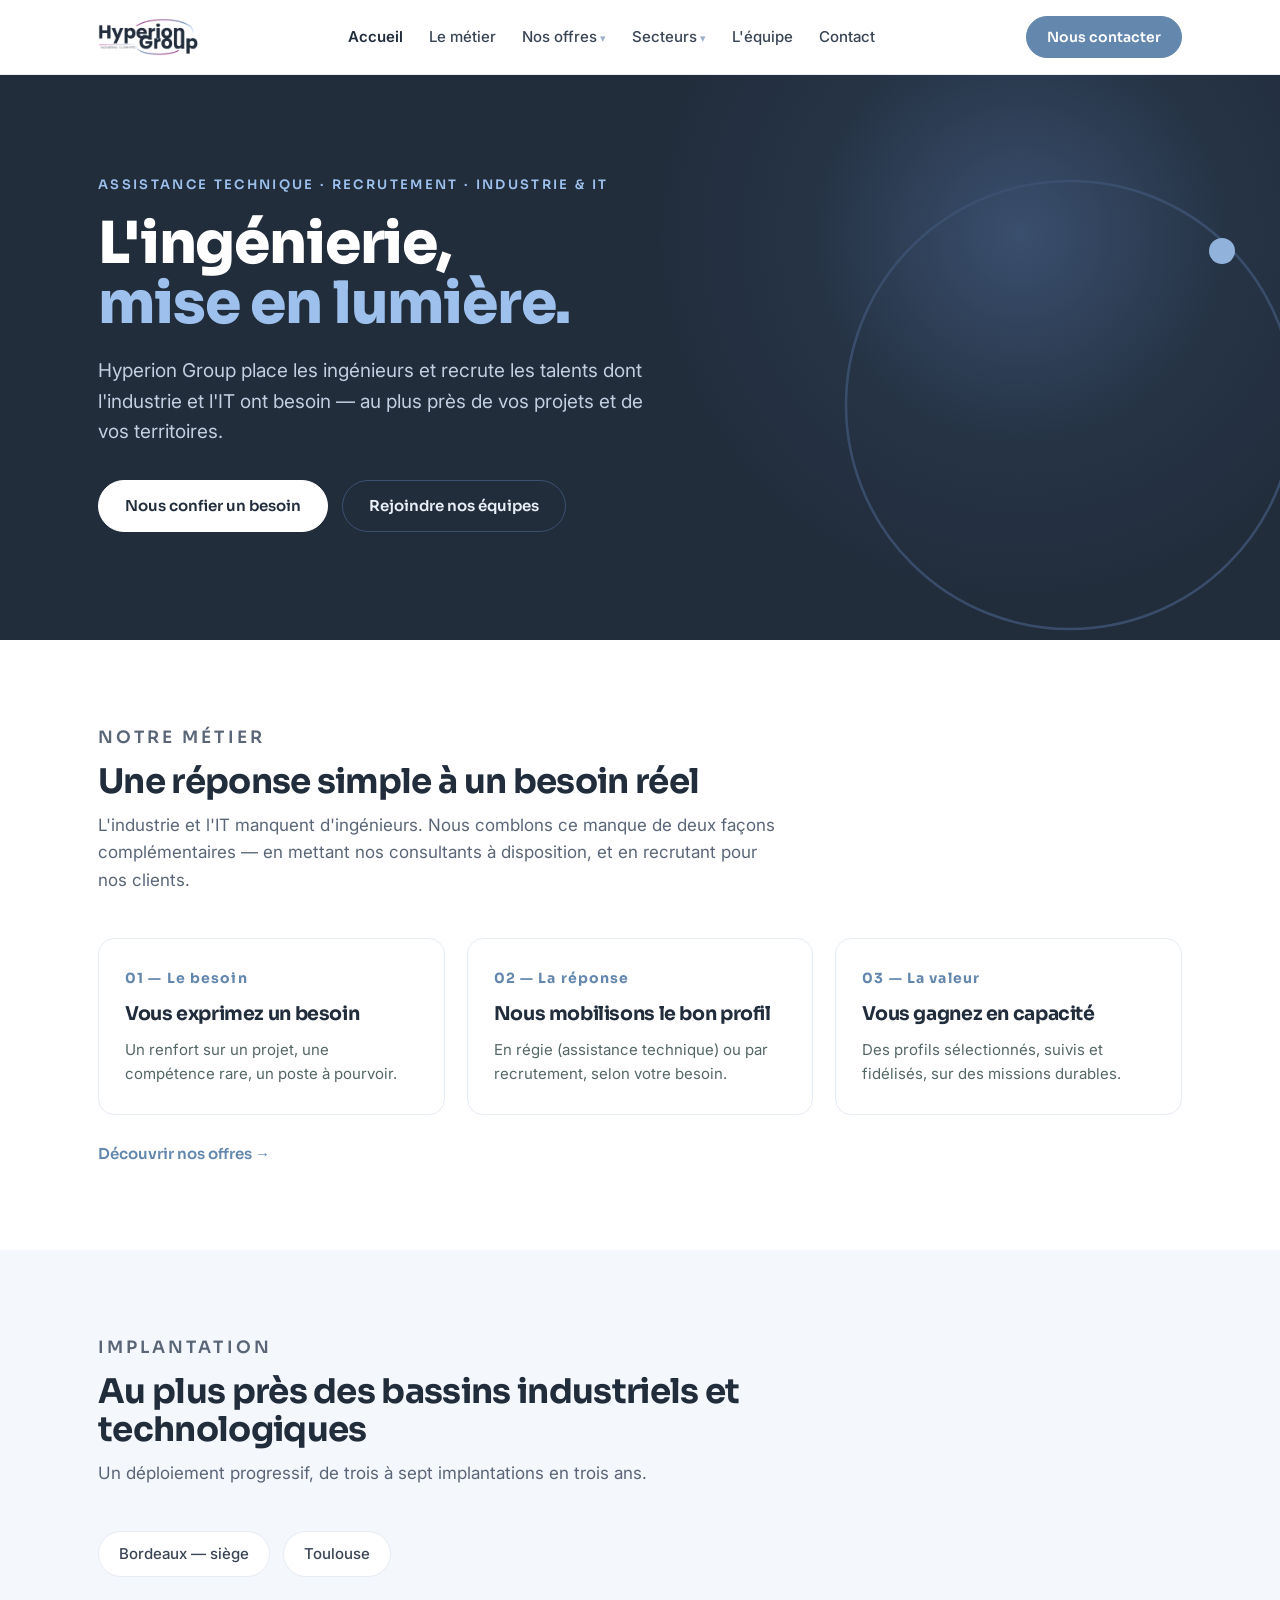
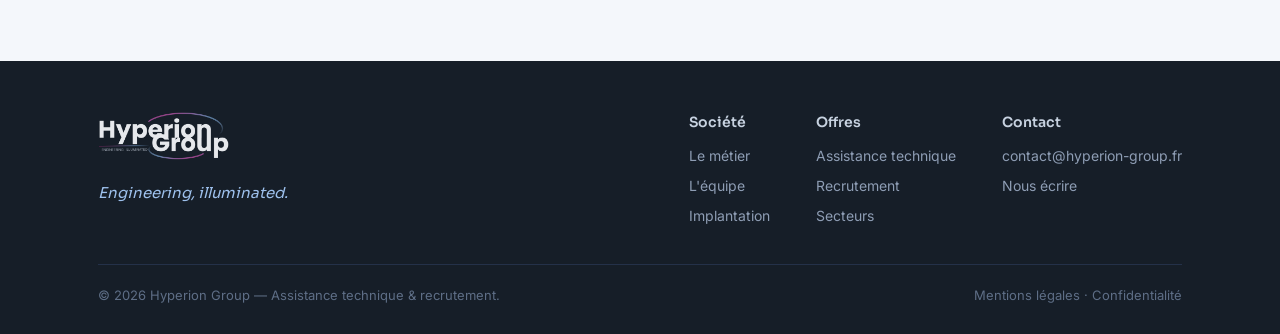
==== index.html @ a7d7ba05 "Modify section header and city listings in index.html Updated the section header to include 'technol" ====
<!DOCTYPE html><html lang="fr"><head>
<meta charset="UTF-8"><meta name="viewport" content="width=device-width,initial-scale=1.0">
<title>Hyperion Group — L'ingénierie mise en lumière</title>
<link rel="preconnect" href="https://fonts.googleapis.com"><link rel="preconnect" href="https://fonts.gstatic.com" crossorigin>
<link href="https://fonts.googleapis.com/css2?family=Sora:wght@400;500;600;700;800&family=Inter:wght@400;500;600&display=swap" rel="stylesheet">
<link rel="stylesheet" href="style.css"><link rel="icon" href="assets/favicon.ico"><link rel="icon" type="image/png" sizes="32x32" href="assets/favicon-32.png"><link rel="icon" type="image/png" sizes="16x16" href="assets/favicon-16.png"><link rel="apple-touch-icon" href="assets/apple-touch-icon.png"></head><body><header class="nav"><div class="wrap">
 <a href="index.html"><img class="logo" src="assets/logo_dark.png" alt="Hyperion Group"></a>
 <button class="burger" aria-label="Menu" onclick="document.querySelector('.menu').classList.toggle('open')"><span></span><span></span><span></span></button>
 <nav class="menu">
  <div class="item active"><a href="index.html">Accueil</a></div>
  <div class="item"><a href="index.html#metier">Le métier</a></div>
  <div class="item has-sub"><a href="offres.html">Nos offres</a>
    <div class="sub"><a href="offres.html#assistance">Assistance technique<small>Ingénieurs en régie, au TJM</small></a>
    <a href="offres.html#recrutement">Recrutement spécialisé<small>Chasse de profils, au succès</small></a></div></div>
  <div class="item has-sub"><a href="secteurs.html">Secteurs</a>
    <div class="sub"><a href="secteurs.html#industrie">Industrie<small>Aéro-défense, énergie, chimie…</small></a>
    <a href="secteurs.html#it">IT &amp; Numérique<small>Dev, data, cyber, cloud…</small></a></div></div>
  <div class="item"><a href="equipe.html">L'équipe</a></div>
  <div class="item"><a href="contact.html">Contact</a></div>
 </nav>
 <div class="nav-cta"><a class="btn sm" href="contact.html">Nous contacter</a></div>
</div></header><section class="hero" id="top"><div class="glow"></div>
<svg class="orbit" viewBox="0 0 540 540" fill="none"><circle cx="270" cy="270" r="224" stroke="url(#g)" stroke-width="2.5"/>
<circle class="sun" cx="422" cy="116" r="13" fill="#9DC0EC"/><defs><linearGradient id="g" x1="0" y1="0" x2="540" y2="540">
<stop offset="0" stop-color="#3C5170"/><stop offset="1" stop-color="#9DC0EC"/></linearGradient></defs></svg>
<div class="wrap"><div class="hero-inner fade">
<p class="eyebrow">Assistance technique · Recrutement · Industrie &amp; IT</p>
<h1>L'ingénierie,<br><span class="lit">mise en lumière.</span></h1>
<p class="lead">Hyperion Group place les ingénieurs et recrute les talents dont l'industrie et l'IT ont besoin — au plus près de vos projets et de vos territoires.</p>
<div class="cta-row"><a class="btn light" href="contact.html">Nous confier un besoin</a><a class="btn ghost" href="equipe.html">Rejoindre nos équipes</a></div>
</div></div></section><section class="section" id="metier"><div class="wrap">
<div class="shead"><p class="eyebrow">Notre métier</p><h2>Une réponse simple à un besoin réel</h2>
<p>L'industrie et l'IT manquent d'ingénieurs. Nous comblons ce manque de deux façons complémentaires — en mettant nos consultants à disposition, et en recrutant pour nos clients.</p></div>
<div class="steps">
<div class="step"><div class="n">01 — Le besoin</div><h3>Vous exprimez un besoin</h3><p>Un renfort sur un projet, une compétence rare, un poste à pourvoir.</p></div>
<div class="step"><div class="n">02 — La réponse</div><h3>Nous mobilisons le bon profil</h3><p>En régie (assistance technique) ou par recrutement, selon votre besoin.</p></div>
<div class="step"><div class="n">03 — La valeur</div><h3>Vous gagnez en capacité</h3><p>Des profils sélectionnés, suivis et fidélisés, sur des missions durables.</p></div>
</div>
<div class="linkrow"><a href="offres.html">Découvrir nos offres →</a></div>
</div></section><section class="section mist" id="implantation"><div class="wrap">
<div class="shead"><p class="eyebrow">Implantation</p><h2>Au plus près des bassins industriels et technologiques</h2>
<p>Un déploiement progressif, de trois à sept implantations en trois ans.</p></div>
<div class="cities"><span class="city">Bordeaux — siège</span><span class="city">Toulouse</span>
</div></section><footer class="foot"><div class="wrap">
 <div class="foot-top">
  <div><img class="logo" src="assets/logo_white.png" alt="Hyperion Group"><div class="tagline">Engineering, illuminated.</div></div>
  <div class="foot-links">
   <div><b>Société</b><a href="index.html#metier">Le métier</a><a href="equipe.html">L'équipe</a><a href="index.html#implantation">Implantation</a></div>
   <div><b>Offres</b><a href="offres.html#assistance">Assistance technique</a><a href="offres.html#recrutement">Recrutement</a><a href="secteurs.html">Secteurs</a></div>
   <div><b>Contact</b><a href="mailto:contact@hyperion-group.fr">contact@hyperion-group.fr</a><a href="contact.html">Nous écrire</a></div>
  </div>
 </div>
 <div class="foot-bottom"><span>© 2026 Hyperion Group — Assistance technique &amp; recrutement.</span><span><a href="mentions-legales.html">Mentions légales</a> · <a href="mentions-legales.html#rgpd">Confidentialité</a></span></div>
</div></footer></body></html>
---- style.css ----
*{margin:0;padding:0;box-sizing:border-box}
html{scroll-behavior:smooth}
body{font-family:'Inter',-apple-system,Segoe UI,sans-serif;color:#26303F;background:#fff;line-height:1.6;-webkit-font-smoothing:antialiased}
h1,h2,h3{font-family:'Sora','Inter',sans-serif;letter-spacing:-.02em;color:#222D3C}
a{text-decoration:none;color:inherit}
.wrap{max-width:1140px;margin:0 auto;padding:0 28px}
.eyebrow{font-family:'Sora';font-size:13px;font-weight:600;letter-spacing:.18em;text-transform:uppercase;color:#B12B7E}
.btn{display:inline-block;font-family:'Sora';font-weight:600;font-size:15px;padding:13px 26px;border-radius:40px;background:#6387AD;color:#fff;transition:.2s;border:1.5px solid #6387AD;cursor:pointer}
.btn:hover{background:#4E6E92;border-color:#4E6E92}
.btn.ghost{background:transparent;color:#222D3C;border-color:#C7D2E0}.btn.ghost:hover{border-color:#6387AD;color:#6387AD}
.btn.light{background:#fff;color:#222D3C;border-color:#fff}.btn.light:hover{background:#EEF2F7}
.btn.sm{padding:9px 20px;font-size:14px}

/* NAV + DROPDOWN */
.nav{position:sticky;top:0;z-index:50;background:rgba(255,255,255,.92);backdrop-filter:blur(8px);border-bottom:1px solid #E8EDF3}
.nav .wrap{display:flex;align-items:center;justify-content:space-between;height:74px}
.nav .logo{height:38px;display:block}
.menu{display:flex;gap:26px;align-items:center}
.item{position:relative}
.item>a{font-size:15px;font-weight:500;color:#3A4554;padding:8px 0;display:inline-block;white-space:nowrap}
.item>a:hover,.item.active>a{color:#222D3C}
.item.active>a{font-weight:600}
.item.has-sub>a:after{content:" ▾";color:#9DB0C8;font-size:11px}
.sub{position:absolute;top:100%;left:0;background:#fff;border:1px solid #E8EDF3;border-radius:12px;box-shadow:0 18px 44px rgba(22,35,63,.13);padding:8px;min-width:240px;display:none;z-index:60}
.item.has-sub:hover .sub{display:block}
.sub a{display:block;padding:10px 14px;border-radius:8px;font-size:14.5px;color:#3A4554}
.sub a:hover{background:#F1F5FA;color:#222D3C}
.sub small{display:block;color:#8693A4;font-size:12px;font-weight:400}
.nav-cta{display:flex;align-items:center;gap:14px}
.burger{display:none;background:none;border:none;cursor:pointer;width:30px;height:24px;position:relative}
.burger span{position:absolute;left:0;height:2.5px;width:100%;background:#222D3C;border-radius:2px;transition:.2s}
.burger span:nth-child(1){top:2px}.burger span:nth-child(2){top:11px}.burger span:nth-child(3){top:20px}

/* PAGE HEADER */
.phead{background:#222D3C;color:#EAF0F8;position:relative;overflow:hidden}
.phead .glow{position:absolute;top:-200px;right:-100px;width:620px;height:620px;border-radius:50%;background:radial-gradient(circle,rgba(94,130,184,.35),rgba(22,35,63,0) 66%)}
.phead .wrap{position:relative;padding:74px 28px 66px}
.phead h1{font-size:46px;font-weight:800;color:#fff;margin:14px 0 12px;line-height:1.05}
.phead p{font-size:18px;color:#B9C6D8;max-width:620px}
.phead .eyebrow{color:#9DC0EC}

/* HERO (home) */
.hero{position:relative;background:#222D3C;color:#EAF0F8;overflow:hidden}
.hero .glow{position:absolute;top:-220px;right:-120px;width:760px;height:760px;border-radius:50%;background:radial-gradient(circle,rgba(94,130,184,.40),rgba(66,100,143,.12) 38%,rgba(22,35,63,0) 68%)}
.orbit{position:absolute;right:-60px;top:60px;width:540px;height:540px;opacity:.9}
.hero .wrap{position:relative;padding:100px 28px 108px}
.hero-inner{max-width:660px;position:relative;z-index:2}
.hero .eyebrow{color:#9DC0EC}
.hero h1{font-size:58px;line-height:1.04;font-weight:800;color:#fff;margin:18px 0 22px}
.hero h1 .lit{color:#9DC0EC}
.hero .lead{font-size:19px;color:#C2CFE0;max-width:560px;margin-bottom:32px}
.cta-row{display:flex;gap:14px;flex-wrap:wrap}
.cta-row .btn.ghost{color:#EAF0F8;border-color:#3C5170}.cta-row .btn.ghost:hover{border-color:#9DC0EC;color:#fff}

/* SECTIONS */
.section{padding:84px 0}
.section.mist{background:#F4F7FB}
.shead{max-width:680px;margin-bottom:44px}
.shead h2{font-size:34px;font-weight:700;line-height:1.1;margin:12px 0 12px}
.shead p{font-size:17px;color:#5A6678}
.steps{display:flex;gap:22px;flex-wrap:wrap}
.step{flex:1;min-width:230px;background:#fff;border:1px solid #E6ECF4;border-radius:16px;padding:28px 26px}
.step .n{font-family:'Sora';font-weight:700;color:#6387AD;font-size:14px;letter-spacing:.08em}
.step h3{font-size:19px;margin:10px 0 8px}.step p{color:#566;font-size:15px}
.cards2{display:flex;gap:24px;flex-wrap:wrap}
.offer{flex:1;min-width:300px;background:#fff;border:1px solid #E6ECF4;border-radius:18px;padding:36px 32px;box-shadow:0 10px 30px rgba(22,35,63,.05);scroll-margin-top:90px}
.offer .tag{display:flex;align-items:center;justify-content:center;width:46px;height:46px;border-radius:50%;background:#222D3C;color:#9DC0EC;font-family:'Sora';font-weight:700;margin-bottom:16px}
.offer h3{font-size:22px;margin-bottom:12px}.offer p{color:#566;font-size:15.5px;margin-bottom:10px}
.offer ul{list-style:none;margin-top:8px}
.offer li{font-size:14.5px;color:#3A4554;padding-left:20px;position:relative;margin-bottom:7px}
.offer li:before{content:"";position:absolute;left:0;top:9px;width:6px;height:6px;border-radius:50%;background:#9DB4D2}
.dom{display:flex;gap:24px;flex-wrap:wrap}
.domcol{flex:1;min-width:300px;background:#fff;border:1px solid #E6ECF4;border-radius:18px;padding:32px 30px;scroll-margin-top:90px}
.domcol h3{font-size:21px;margin-bottom:16px;display:flex;align-items:center;gap:10px}
.domcol h3:before{content:"";width:11px;height:11px;border-radius:50%;background:#6387AD}
.chips{display:flex;flex-direction:column;gap:11px}
.chips span{font-size:15.5px;color:#3A4554;padding-left:20px;position:relative}
.chips span:before{content:"";position:absolute;left:0;top:9px;width:6px;height:6px;border-radius:50%;background:#9DB4D2}
.team{display:flex;gap:22px;flex-wrap:wrap}
.member{flex:1;min-width:230px;background:#fff;border:1px solid #E6ECF4;border-radius:16px;padding:26px 24px}
.av{width:58px;height:58px;border-radius:50%;background:#222D3C;color:#9DC0EC;display:flex;align-items:center;justify-content:center;font-family:'Sora';font-weight:700;font-size:23px;margin-bottom:14px}
.member h3{font-size:18px}.member .role{color:#6387AD;font-weight:600;font-size:13px;margin:3px 0 9px;font-family:'Sora'}.member p{font-size:14px;color:#5A6678}
.cities{display:flex;gap:13px;flex-wrap:wrap}
.city{background:#fff;border:1px solid #E6ECF4;border-radius:40px;padding:10px 20px;font-size:15px;font-weight:500;color:#3A4554}
.city.soon{color:#8693A4;border-style:dashed}
.linkrow{margin-top:26px}
.linkrow a{font-family:'Sora';font-weight:600;color:#6387AD;font-size:15px}
.linkrow a:hover{color:#4E6E92}

/* CONTACT */
.cgrid{display:flex;gap:40px;flex-wrap:wrap}
.cinfo{flex:1;min-width:280px}
.cinfo .row{margin-bottom:22px}
.cinfo .lab{font-family:'Sora';font-size:13px;font-weight:600;letter-spacing:.1em;text-transform:uppercase;color:#8693A4;margin-bottom:4px}
.cinfo .val{font-size:17px;color:#222D3C;font-weight:500}
.cform{flex:1;min-width:300px;background:#fff;border:1px solid #E6ECF4;border-radius:18px;padding:30px}
.cform label{display:block;font-size:13px;font-weight:600;color:#3A4554;margin:14px 0 6px;font-family:'Sora'}
.cform input,.cform textarea{width:100%;border:1px solid #D7DFEA;border-radius:10px;padding:12px 14px;font-family:inherit;font-size:15px;color:#26303F}
.cform input:focus,.cform textarea:focus{outline:none;border-color:#6387AD}
.cform .btn{margin-top:18px;width:100%;text-align:center}

/* FOOTER */
.foot{background:#161E28;color:#8E9DB4;padding:50px 0 28px}
.foot-top{display:flex;justify-content:space-between;gap:30px;flex-wrap:wrap;padding-bottom:28px;border-bottom:1px solid #243149}
.foot .logo{height:50px;opacity:.95}
.foot .tagline{font-family:'Sora';font-style:italic;color:#9DC0EC;margin-top:12px;font-size:15px}
.foot-links{display:flex;gap:46px;flex-wrap:wrap}
.foot-links b{color:#C7D2E0;font-family:'Sora';font-size:14px;display:block;margin-bottom:11px;font-weight:600}
.foot-links a{display:block;font-size:14px;margin-bottom:8px}.foot-links a:hover{color:#fff}
.foot-bottom{padding-top:20px;font-size:13px;color:#5E6E86;display:flex;justify-content:space-between;flex-wrap:wrap;gap:10px}

@media(max-width:880px){
 .burger{display:block}
 .nav .wrap{position:relative}
 .menu{display:none;position:absolute;top:74px;left:0;right:0;background:#fff;border-bottom:1px solid #E8EDF3;flex-direction:column;align-items:stretch;gap:0;padding:8px 22px 16px;box-shadow:0 16px 30px rgba(22,35,63,.08)}
 .menu.open{display:flex}
 .item>a{padding:12px 0;border-bottom:1px solid #F0F3F8}
 .item.has-sub>a:after{content:""}
 .sub{position:static;display:block;border:none;box-shadow:none;padding:2px 0 8px 16px;min-width:0}
 .sub a{padding:8px 0}
 .hero h1{font-size:38px}.hero .wrap{padding:64px 28px 72px}.orbit{display:none}
 .phead h1{font-size:34px}.phead .wrap{padding:54px 28px 50px}
 .section{padding:58px 0}.shead h2{font-size:27px}
}
@media(prefers-reduced-motion:no-preference){
 .fade{opacity:0;transform:translateY(16px);animation:fu .7s ease forwards}
 .sun{animation:pulse 3.6s ease-in-out infinite}
 @keyframes fu{to{opacity:1;transform:none}}
 @keyframes pulse{0%,100%{opacity:.85}50%{opacity:1}}
}

/* LEGAL */
.legal{max-width:820px}
.legal h2{font-size:22px;margin:30px 0 10px;color:#222D3C}
.legal h3{font-size:16px;margin:20px 0 6px;color:#6387AD;font-family:'Sora'}
.legal p,.legal li{font-size:15px;color:#3A4554;margin-bottom:9px}
.legal ul{padding-left:20px;margin-bottom:10px}
.legal a{color:#6387AD;text-decoration:underline}
.legal .ph{color:#8693A4;font-style:italic}

/* equipe : 2 cartes centrees, sans avatar */
#equipe .team,.team{justify-content:center}
.member{text-align:center;max-width:340px}
.member h3{font-size:20px;color:#222D3C}
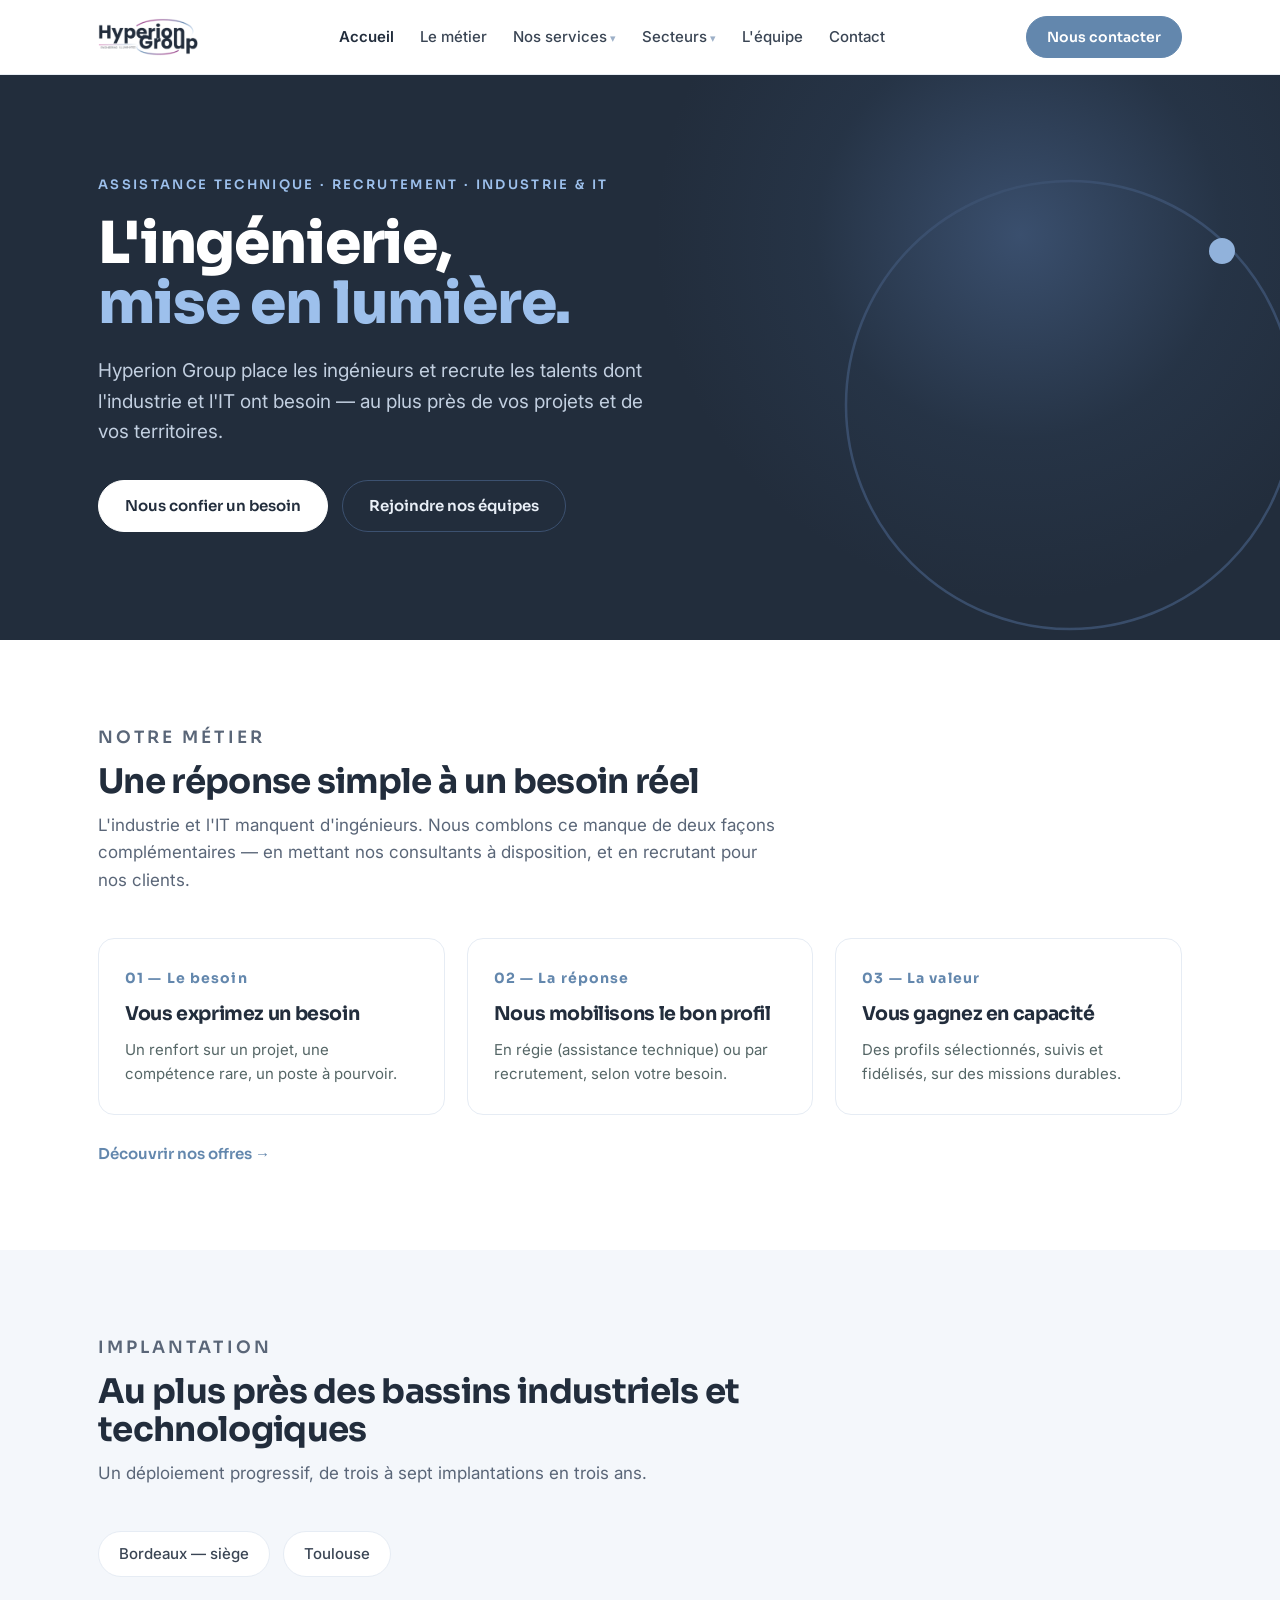
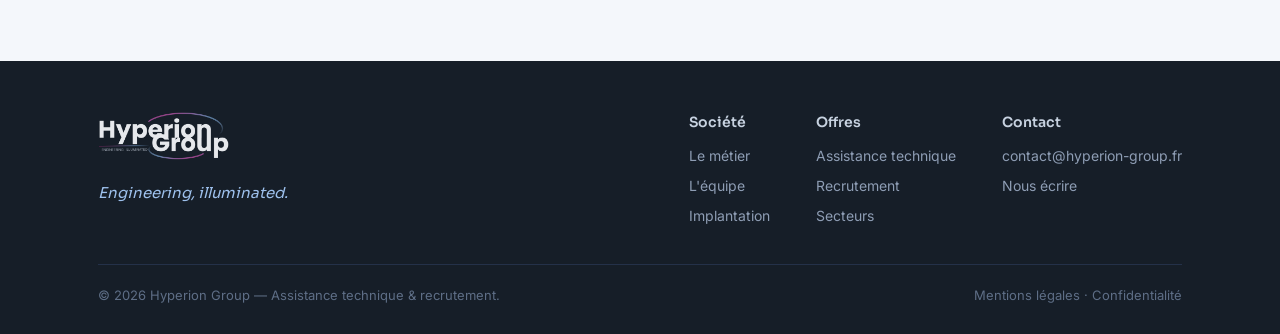
==== commit 1e0513f4: "Change 'Nos offres' to 'Nos services' in menu" ====
--- a/index.html
+++ b/index.html
@@ -9,7 +9,7 @@
  <nav class="menu">
   <div class="item active"><a href="index.html">Accueil</a></div>
   <div class="item"><a href="index.html#metier">Le métier</a></div>
-  <div class="item has-sub"><a href="offres.html">Nos offres</a>
+  <div class="item has-sub"><a href="offres.html">Nos services</a>
     <div class="sub"><a href="offres.html#assistance">Assistance technique<small>Ingénieurs en régie, au TJM</small></a>
     <a href="offres.html#recrutement">Recrutement spécialisé<small>Chasse de profils, au succès</small></a></div></div>
   <div class="item has-sub"><a href="secteurs.html">Secteurs</a>
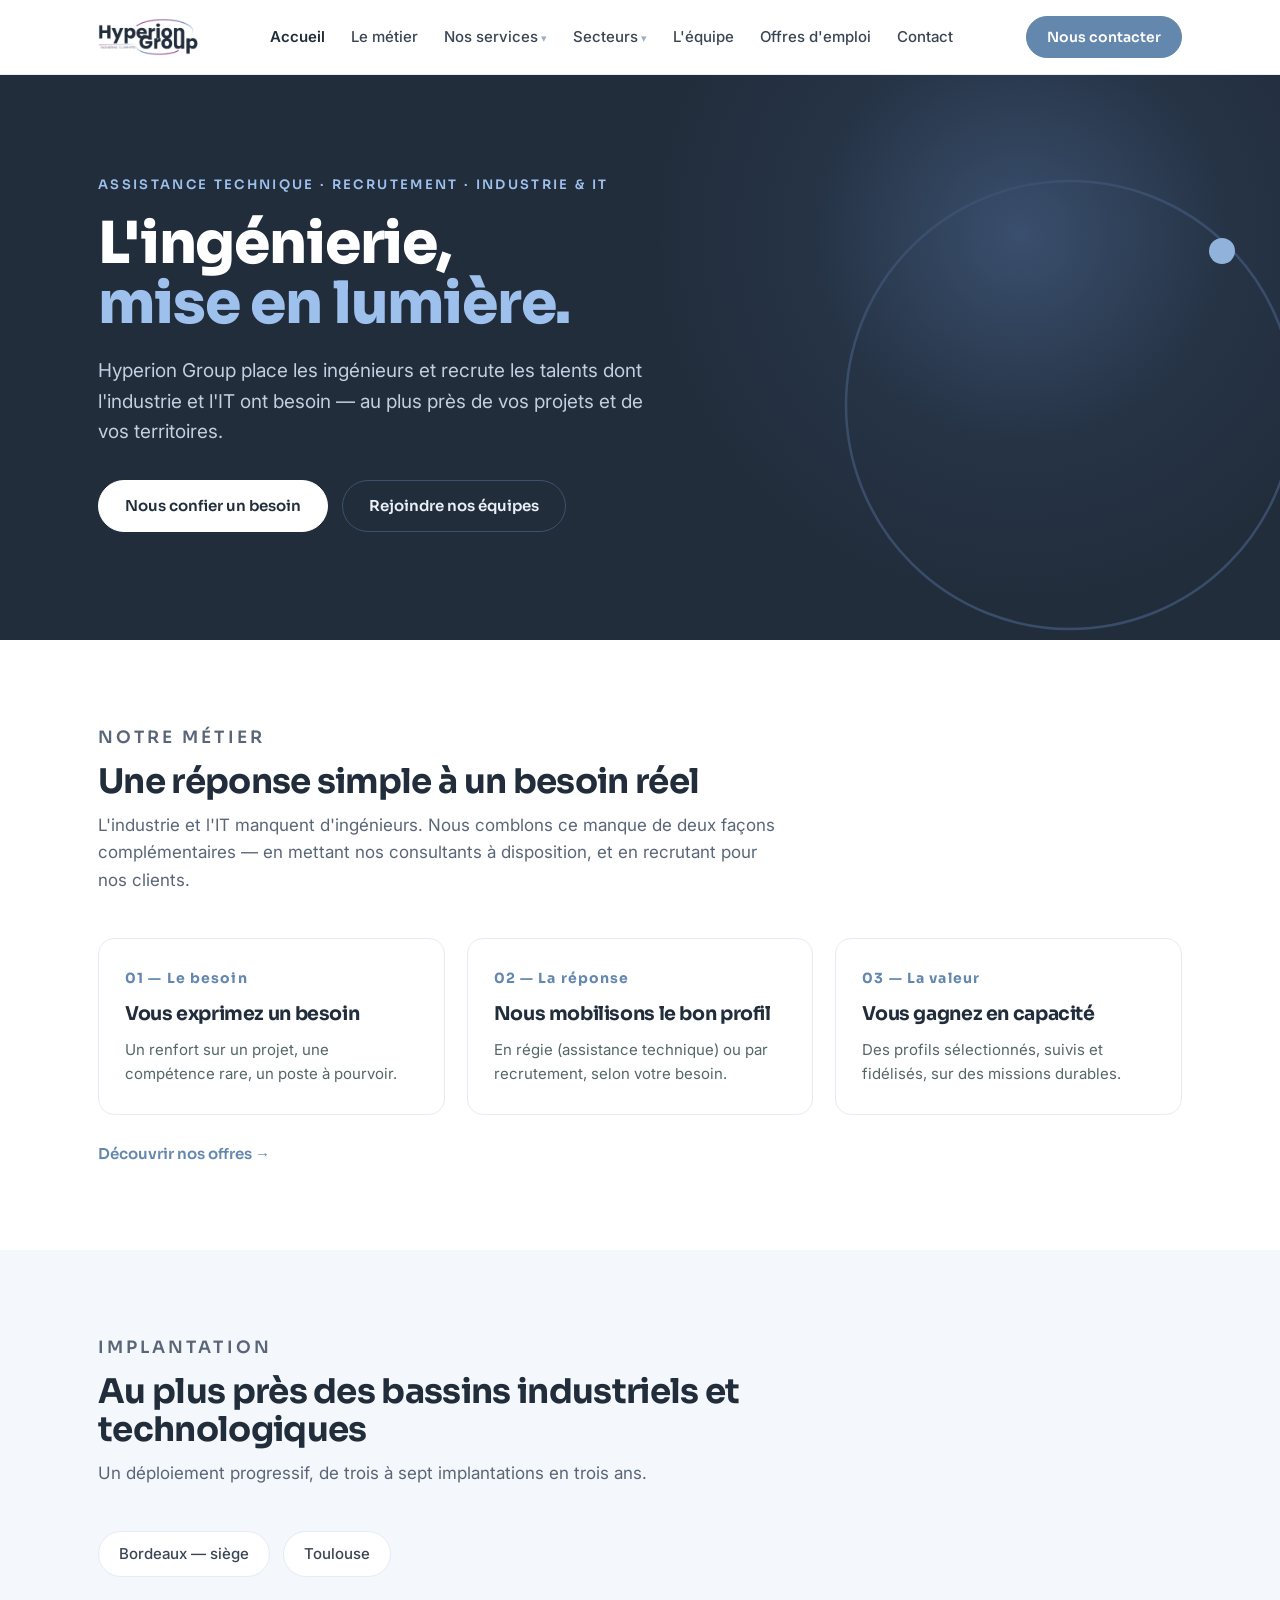
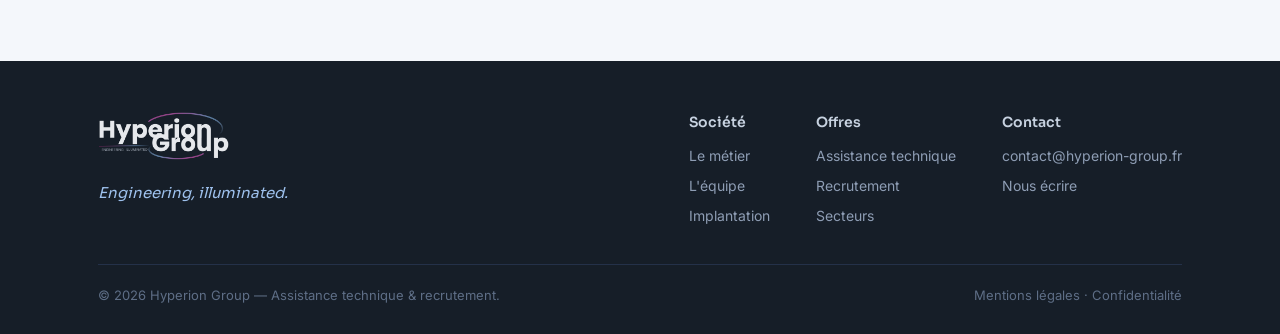
==== commit 586a8716: "Add job offers link to navigation" ====
--- a/index.html
+++ b/index.html
@@ -16,6 +16,7 @@
     <div class="sub"><a href="secteurs.html#industrie">Industrie<small>Aéro-défense, énergie, chimie…</small></a>
     <a href="secteurs.html#it">IT &amp; Numérique<small>Dev, data, cyber, cloud…</small></a></div></div>
   <div class="item"><a href="equipe.html">L'équipe</a></div>
+  <div class="item"><a href="offres-emploi.html">Offres d'emploi</a></div>
   <div class="item"><a href="contact.html">Contact</a></div>
  </nav>
  <div class="nav-cta"><a class="btn sm" href="contact.html">Nous contacter</a></div>
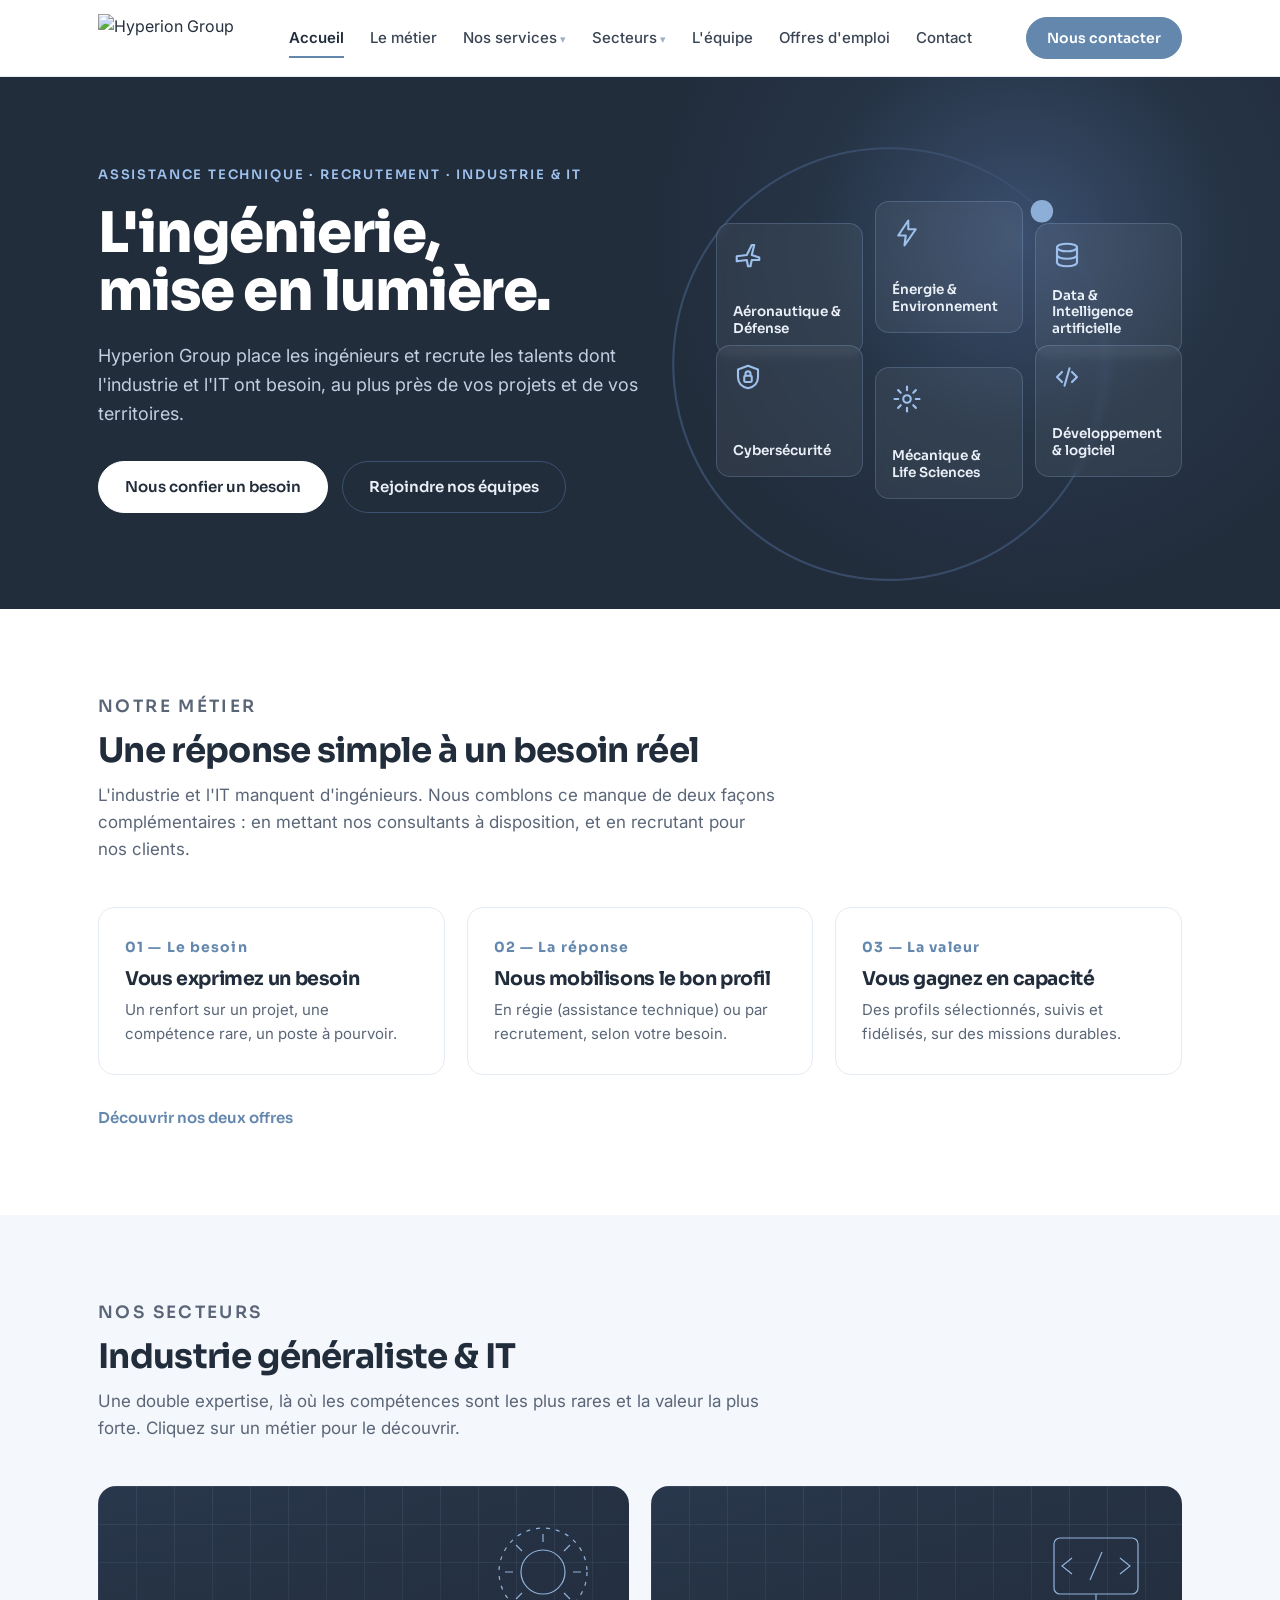
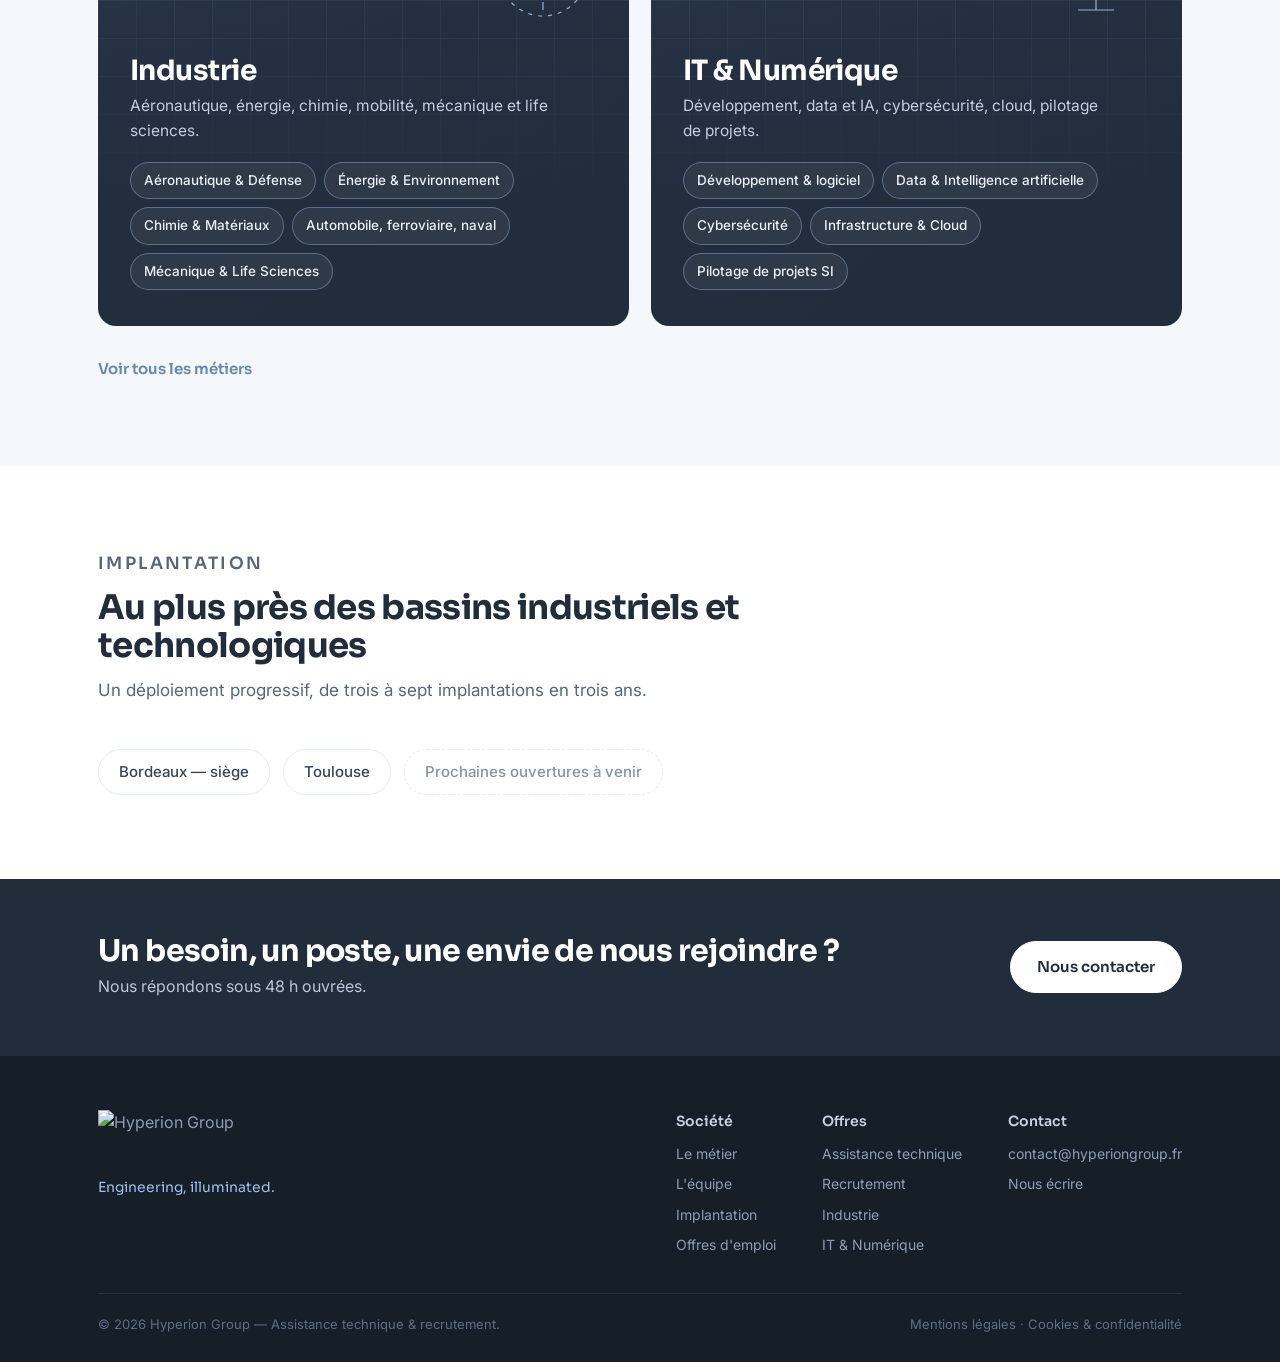
==== commit e83b69f0: "Add files via upload" ====
--- a/index.html
+++ b/index.html
@@ -1,55 +1,72 @@
 <!DOCTYPE html><html lang="fr"><head>
+<title>Hyperion Group — Assistance technique &amp; recrutement, industrie et IT</title>
+<meta name="description" content="Hyperion Group place des ingénieurs en assistance technique et recrute les talents rares de l'industrie et de l'IT. Bordeaux, Toulouse.">
 <meta charset="UTF-8"><meta name="viewport" content="width=device-width,initial-scale=1.0">
-<title>Hyperion Group — L'ingénierie mise en lumière</title>
 <link rel="preconnect" href="https://fonts.googleapis.com"><link rel="preconnect" href="https://fonts.gstatic.com" crossorigin>
 <link href="https://fonts.googleapis.com/css2?family=Sora:wght@400;500;600;700;800&family=Inter:wght@400;500;600&display=swap" rel="stylesheet">
-<link rel="stylesheet" href="style.css"><link rel="icon" href="assets/favicon.ico"><link rel="icon" type="image/png" sizes="32x32" href="assets/favicon-32.png"><link rel="icon" type="image/png" sizes="16x16" href="assets/favicon-16.png"><link rel="apple-touch-icon" href="assets/apple-touch-icon.png"></head><body><header class="nav"><div class="wrap">
- <a href="index.html"><img class="logo" src="assets/logo_dark.png" alt="Hyperion Group"></a>
- <button class="burger" aria-label="Menu" onclick="document.querySelector('.menu').classList.toggle('open')"><span></span><span></span><span></span></button>
- <nav class="menu">
-  <div class="item active"><a href="index.html">Accueil</a></div>
-  <div class="item"><a href="index.html#metier">Le métier</a></div>
-  <div class="item has-sub"><a href="offres.html">Nos services</a>
-    <div class="sub"><a href="offres.html#assistance">Assistance technique<small>Ingénieurs en régie, au TJM</small></a>
-    <a href="offres.html#recrutement">Recrutement spécialisé<small>Chasse de profils, au succès</small></a></div></div>
-  <div class="item has-sub"><a href="secteurs.html">Secteurs</a>
-    <div class="sub"><a href="secteurs.html#industrie">Industrie<small>Aéro-défense, énergie, chimie…</small></a>
-    <a href="secteurs.html#it">IT &amp; Numérique<small>Dev, data, cyber, cloud…</small></a></div></div>
-  <div class="item"><a href="equipe.html">L'équipe</a></div>
-  <div class="item"><a href="offres-emploi.html">Offres d'emploi</a></div>
-  <div class="item"><a href="contact.html">Contact</a></div>
- </nav>
- <div class="nav-cta"><a class="btn sm" href="contact.html">Nous contacter</a></div>
-</div></header><section class="hero" id="top"><div class="glow"></div>
-<svg class="orbit" viewBox="0 0 540 540" fill="none"><circle cx="270" cy="270" r="224" stroke="url(#g)" stroke-width="2.5"/>
-<circle class="sun" cx="422" cy="116" r="13" fill="#9DC0EC"/><defs><linearGradient id="g" x1="0" y1="0" x2="540" y2="540">
-<stop offset="0" stop-color="#3C5170"/><stop offset="1" stop-color="#9DC0EC"/></linearGradient></defs></svg>
-<div class="wrap"><div class="hero-inner fade">
-<p class="eyebrow">Assistance technique · Recrutement · Industrie &amp; IT</p>
-<h1>L'ingénierie,<br><span class="lit">mise en lumière.</span></h1>
-<p class="lead">Hyperion Group place les ingénieurs et recrute les talents dont l'industrie et l'IT ont besoin — au plus près de vos projets et de vos territoires.</p>
-<div class="cta-row"><a class="btn light" href="contact.html">Nous confier un besoin</a><a class="btn ghost" href="equipe.html">Rejoindre nos équipes</a></div>
-</div></div></section><section class="section" id="metier"><div class="wrap">
+<link rel="stylesheet" href="style.css">
+<link rel="icon" href="assets/favicon.ico" sizes="any"><link rel="icon" type="image/png" sizes="32x32" href="assets/favicon-32.png"><link rel="icon" type="image/png" sizes="16x16" href="assets/favicon-16.png"><link rel="apple-touch-icon" href="assets/apple-touch-icon.png">
+<meta name="theme-color" content="#222D3C">
+<script src="metiers.js" defer></script><script src="main.js" defer></script>
+</head><body data-page="index">
+<header class="nav"></header>
+
+<section class="hero on-dark" id="top"><div class="glow"></div>
+<div class="wrap">
+ <div class="hero-inner">
+  <p class="eyebrow">Assistance technique · Recrutement · Industrie &amp; IT</p>
+  <h1>L'ingénierie,<br>mise en lumière.</h1>
+  <p class="lead">Hyperion Group place les ingénieurs et recrute les talents dont l'industrie et l'IT ont besoin, au plus près de vos projets et de vos territoires.</p>
+  <div class="cta-row"><a class="btn light" href="contact.html">Nous confier un besoin</a><a class="btn ghost" href="offres-emploi.html">Rejoindre nos équipes</a></div>
+ </div>
+ <div class="mosaic" data-tiles="aeronautique,energie,data,cyber,mecanique,dev">
+  <svg class="orbit" viewBox="0 0 540 540" fill="none" aria-hidden="true"><circle cx="270" cy="270" r="250" stroke="url(#g)" stroke-width="2.5"/>
+  <circle class="sun" cx="447" cy="93" r="13" fill="#9DC0EC"/><defs><linearGradient id="g" x1="0" y1="0" x2="540" y2="540"><stop offset="0" stop-color="#3C5170"/><stop offset="1" stop-color="#9DC0EC"/></linearGradient></defs></svg>
+ </div>
+</div></section>
+
+<section class="section" id="metier"><div class="wrap">
 <div class="shead"><p class="eyebrow">Notre métier</p><h2>Une réponse simple à un besoin réel</h2>
-<p>L'industrie et l'IT manquent d'ingénieurs. Nous comblons ce manque de deux façons complémentaires — en mettant nos consultants à disposition, et en recrutant pour nos clients.</p></div>
+<p>L'industrie et l'IT manquent d'ingénieurs. Nous comblons ce manque de deux façons complémentaires : en mettant nos consultants à disposition, et en recrutant pour nos clients.</p></div>
 <div class="steps">
 <div class="step"><div class="n">01 — Le besoin</div><h3>Vous exprimez un besoin</h3><p>Un renfort sur un projet, une compétence rare, un poste à pourvoir.</p></div>
 <div class="step"><div class="n">02 — La réponse</div><h3>Nous mobilisons le bon profil</h3><p>En régie (assistance technique) ou par recrutement, selon votre besoin.</p></div>
 <div class="step"><div class="n">03 — La valeur</div><h3>Vous gagnez en capacité</h3><p>Des profils sélectionnés, suivis et fidélisés, sur des missions durables.</p></div>
 </div>
-<div class="linkrow"><a href="offres.html">Découvrir nos offres →</a></div>
-</div></section><section class="section mist" id="implantation"><div class="wrap">
+<div class="linkrow"><a href="offres.html">Découvrir nos deux offres</a></div>
+</div></section>
+
+<section class="section mist" id="secteurs"><div class="wrap">
+<div class="shead"><p class="eyebrow">Nos secteurs</p><h2>Industrie généraliste &amp; IT</h2>
+<p>Une double expertise, là où les compétences sont les plus rares et la valeur la plus forte. Cliquez sur un métier pour le découvrir.</p></div>
+<!-- Pour ajouter une photo : mettez le fichier dans assets/photos/ et renseignez --photo ci-dessous. Sans photo, le dégradé s'affiche. -->
+<div class="bands">
+ <a class="band" href="secteurs.html#industrie" style="--photo:url('assets/photos/industrie.jpg')">
+  <div class="pattern"></div>
+  <svg class="art" viewBox="0 0 120 120" aria-hidden="true"><circle cx="60" cy="60" r="22"/><path d="M60 22v8M60 90v8M22 60h8M90 60h8M33 33l6 6M81 81l6 6M33 87l6-6M81 39l6-6"/><circle cx="60" cy="60" r="44" stroke-dasharray="4 6"/></svg>
+  <h3>Industrie</h3><p>Aéronautique, énergie, chimie, mobilité, mécanique et life sciences.</p>
+  <div class="chips" data-chips="industrie"></div>
+ </a>
+ <a class="band" href="secteurs.html#it" style="--photo:url('assets/photos/it.jpg')">
+  <div class="pattern"></div>
+  <svg class="art" viewBox="0 0 120 120" aria-hidden="true"><rect x="18" y="26" width="84" height="56" rx="6"/><path d="M42 98h36M60 82v16M36 46l-10 8 10 8M84 46l10 8-10 8M66 40l-12 28"/></svg>
+  <h3>IT &amp; Numérique</h3><p>Développement, data et IA, cybersécurité, cloud, pilotage de projets.</p>
+  <div class="chips" data-chips="it"></div>
+ </a>
+</div>
+<div class="linkrow"><a href="secteurs.html">Voir tous les métiers</a></div>
+</div></section>
+
+<section class="section" id="implantation"><div class="wrap">
 <div class="shead"><p class="eyebrow">Implantation</p><h2>Au plus près des bassins industriels et technologiques</h2>
 <p>Un déploiement progressif, de trois à sept implantations en trois ans.</p></div>
-<div class="cities"><span class="city">Bordeaux — siège</span><span class="city">Toulouse</span>
-</div></section><footer class="foot"><div class="wrap">
- <div class="foot-top">
-  <div><img class="logo" src="assets/logo_white.png" alt="Hyperion Group"><div class="tagline">Engineering, illuminated.</div></div>
-  <div class="foot-links">
-   <div><b>Société</b><a href="index.html#metier">Le métier</a><a href="equipe.html">L'équipe</a><a href="index.html#implantation">Implantation</a></div>
-   <div><b>Offres</b><a href="offres.html#assistance">Assistance technique</a><a href="offres.html#recrutement">Recrutement</a><a href="secteurs.html">Secteurs</a></div>
-   <div><b>Contact</b><a href="mailto:contact@hyperion-group.fr">contact@hyperion-group.fr</a><a href="contact.html">Nous écrire</a></div>
-  </div>
- </div>
- <div class="foot-bottom"><span>© 2026 Hyperion Group — Assistance technique &amp; recrutement.</span><span><a href="mentions-legales.html">Mentions légales</a> · <a href="mentions-legales.html#rgpd">Confidentialité</a></span></div>
-</div></footer></body></html>
+<div class="cities"><span class="city">Bordeaux — siège</span><span class="city">Toulouse</span><span class="city soon">Prochaines ouvertures à venir</span></div>
+</div></section>
+
+<section class="cta-band"><div class="wrap">
+ <div><h2>Un besoin, un poste, une envie de nous rejoindre ?</h2><p>Nous répondons sous 48 h ouvrées.</p></div>
+ <a class="btn light" href="contact.html">Nous contacter</a>
+</div></section>
+
+<footer class="foot"></footer>
+</body></html>
--- a/style.css
+++ b/style.css
@@ -1,144 +1,255 @@
+/* ===== Hyperion Group — style.css =====
+   Palette : navy #222D3C · encre #161E28 · bleu #6387AD · ciel #9DC0EC · magenta #B12B7E · brume #F4F7FB
+   Typo    : Sora (titres) · Inter (texte)
+   Photos  : chaque .band lit la variable --photo (voir README dans les pages). Sans photo, le dégradé s'affiche seul. */
+
+:root{
+  --navy:#222D3C;--ink:#161E28;--blue:#6387AD;--blue-d:#4E6E92;--sky:#9DC0EC;--magenta:#B12B7E;
+  --mist:#F4F7FB;--line:#E6ECF4;--text:#26303F;--muted:#5A6678;--photo:none;
+  --r:18px;--wrap:1140px;
+}
 *{margin:0;padding:0;box-sizing:border-box}
 html{scroll-behavior:smooth}
-body{font-family:'Inter',-apple-system,Segoe UI,sans-serif;color:#26303F;background:#fff;line-height:1.6;-webkit-font-smoothing:antialiased}
-h1,h2,h3{font-family:'Sora','Inter',sans-serif;letter-spacing:-.02em;color:#222D3C}
+body{font-family:'Inter',-apple-system,'Segoe UI',sans-serif;color:var(--text);background:#fff;line-height:1.6;-webkit-font-smoothing:antialiased}
+h1,h2,h3{font-family:'Sora','Inter',sans-serif;letter-spacing:-.02em;color:var(--navy);line-height:1.12}
 a{text-decoration:none;color:inherit}
-.wrap{max-width:1140px;margin:0 auto;padding:0 28px}
-.eyebrow{font-family:'Sora';font-size:13px;font-weight:600;letter-spacing:.18em;text-transform:uppercase;color:#B12B7E}
-.btn{display:inline-block;font-family:'Sora';font-weight:600;font-size:15px;padding:13px 26px;border-radius:40px;background:#6387AD;color:#fff;transition:.2s;border:1.5px solid #6387AD;cursor:pointer}
-.btn:hover{background:#4E6E92;border-color:#4E6E92}
-.btn.ghost{background:transparent;color:#222D3C;border-color:#C7D2E0}.btn.ghost:hover{border-color:#6387AD;color:#6387AD}
-.btn.light{background:#fff;color:#222D3C;border-color:#fff}.btn.light:hover{background:#EEF2F7}
+img,svg{display:block;max-width:100%}
+button{font:inherit}
+:focus-visible{outline:2px solid var(--blue);outline-offset:3px}
+.wrap{max-width:var(--wrap);margin:0 auto;padding:0 28px}
+.eyebrow{font-family:'Sora';font-size:13px;font-weight:600;letter-spacing:.14em;text-transform:uppercase;color:var(--magenta)}
+.lead{font-size:18px;color:var(--muted);max-width:640px}
+.btn{display:inline-flex;align-items:center;gap:8px;font-family:'Sora';font-weight:600;font-size:15px;padding:13px 26px;border-radius:40px;background:var(--blue);color:#fff;border:1.5px solid var(--blue);cursor:pointer;transition:background .2s,border-color .2s,color .2s}
+.btn:hover{background:var(--blue-d);border-color:var(--blue-d)}
+.btn.ghost{background:transparent;color:var(--navy);border-color:#C7D2E0}.btn.ghost:hover{border-color:var(--blue);color:var(--blue);background:transparent}
+.btn.light{background:#fff;color:var(--navy);border-color:#fff}.btn.light:hover{background:#EEF2F7;border-color:#EEF2F7}
 .btn.sm{padding:9px 20px;font-size:14px}
-
-/* NAV + DROPDOWN */
-.nav{position:sticky;top:0;z-index:50;background:rgba(255,255,255,.92);backdrop-filter:blur(8px);border-bottom:1px solid #E8EDF3}
-.nav .wrap{display:flex;align-items:center;justify-content:space-between;height:74px}
-.nav .logo{height:38px;display:block}
+.on-dark .btn.ghost{color:#EAF0F8;border-color:#3C5170}.on-dark .btn.ghost:hover{border-color:var(--sky);color:#fff}
+
+/* ---------- NAV ---------- */
+.nav{position:sticky;top:0;z-index:50;background:rgba(255,255,255,.94);backdrop-filter:blur(8px);border-bottom:1px solid var(--line)}
+.nav .wrap{display:flex;align-items:center;justify-content:space-between;height:76px}
+.nav .logo{height:48px}
 .menu{display:flex;gap:26px;align-items:center}
 .item{position:relative}
 .item>a{font-size:15px;font-weight:500;color:#3A4554;padding:8px 0;display:inline-block;white-space:nowrap}
-.item>a:hover,.item.active>a{color:#222D3C}
-.item.active>a{font-weight:600}
+.item>a:hover,.item.active>a{color:var(--navy)}
+.item.active>a{font-weight:600;box-shadow:inset 0 -2px 0 var(--blue)}
 .item.has-sub>a:after{content:" ▾";color:#9DB0C8;font-size:11px}
-.sub{position:absolute;top:100%;left:0;background:#fff;border:1px solid #E8EDF3;border-radius:12px;box-shadow:0 18px 44px rgba(22,35,63,.13);padding:8px;min-width:240px;display:none;z-index:60}
-.item.has-sub:hover .sub{display:block}
+.sub{position:absolute;top:100%;left:-8px;background:#fff;border:1px solid var(--line);border-radius:12px;box-shadow:0 18px 44px rgba(22,35,63,.13);padding:8px;min-width:250px;display:none;z-index:60}
+.item.has-sub:hover .sub,.item.has-sub:focus-within .sub{display:block}
 .sub a{display:block;padding:10px 14px;border-radius:8px;font-size:14.5px;color:#3A4554}
-.sub a:hover{background:#F1F5FA;color:#222D3C}
-.sub small{display:block;color:#8693A4;font-size:12px;font-weight:400}
-.nav-cta{display:flex;align-items:center;gap:14px}
+.sub a:hover{background:#F1F5FA;color:var(--navy)}
+.sub small{display:block;color:#8693A4;font-size:12px}
 .burger{display:none;background:none;border:none;cursor:pointer;width:30px;height:24px;position:relative}
-.burger span{position:absolute;left:0;height:2.5px;width:100%;background:#222D3C;border-radius:2px;transition:.2s}
+.burger span{position:absolute;left:0;height:2.5px;width:100%;background:var(--navy);border-radius:2px;transition:.2s}
 .burger span:nth-child(1){top:2px}.burger span:nth-child(2){top:11px}.burger span:nth-child(3){top:20px}
-
-/* PAGE HEADER */
-.phead{background:#222D3C;color:#EAF0F8;position:relative;overflow:hidden}
+.burger.open span:nth-child(1){top:11px;transform:rotate(45deg)}.burger.open span:nth-child(2){opacity:0}.burger.open span:nth-child(3){top:11px;transform:rotate(-45deg)}
+
+/* ---------- HERO (accueil) ---------- */
+.hero{position:relative;background:var(--navy);color:#EAF0F8;overflow:hidden}
+.hero .glow{position:absolute;top:-220px;right:-120px;width:760px;height:760px;border-radius:50%;background:radial-gradient(circle,rgba(94,130,184,.40),rgba(66,100,143,.12) 38%,rgba(22,35,63,0) 68%)}
+.hero .wrap{position:relative;display:grid;grid-template-columns:1.1fr .9fr;gap:48px;align-items:center;padding:88px 28px 96px}
+.hero .eyebrow{color:var(--sky)}
+.hero h1{font-size:56px;font-weight:800;color:#fff;margin:18px 0 22px;line-height:1.04}
+.hero .lead{color:#C2CFE0;margin-bottom:32px}
+.cta-row{display:flex;gap:14px;flex-wrap:wrap}
+/* mosaïque des métiers dans le hero */
+.mosaic{position:relative;display:grid;grid-template-columns:repeat(3,1fr);gap:12px}
+.mosaic .orbit{position:absolute;inset:-70px -60px;z-index:0;opacity:.85;pointer-events:none}
+.tile{position:relative;z-index:1;display:flex;flex-direction:column;justify-content:space-between;gap:18px;min-height:132px;padding:16px;border-radius:14px;background:rgba(255,255,255,.06);border:1px solid rgba(157,192,236,.22);backdrop-filter:blur(4px);color:#EAF0F8;transition:background .2s,border-color .2s,transform .2s}
+.tile:hover{background:rgba(157,192,236,.16);border-color:var(--sky);transform:translateY(-2px)}
+.tile svg{width:30px;height:30px;stroke:var(--sky);fill:none;stroke-width:1.7;stroke-linecap:round;stroke-linejoin:round}
+.tile b{font-family:'Sora';font-weight:600;font-size:13.5px;line-height:1.25}
+.tile:nth-child(2){transform:translateY(22px)}.tile:nth-child(2):hover{transform:translateY(20px)}
+.tile:nth-child(4){transform:translateY(22px)}.tile:nth-child(4):hover{transform:translateY(20px)}
+.tile:nth-child(6){transform:translateY(22px)}.tile:nth-child(6):hover{transform:translateY(20px)}
+
+/* ---------- PAGE HEADER ---------- */
+.phead{background:var(--navy);color:#EAF0F8;position:relative;overflow:hidden}
 .phead .glow{position:absolute;top:-200px;right:-100px;width:620px;height:620px;border-radius:50%;background:radial-gradient(circle,rgba(94,130,184,.35),rgba(22,35,63,0) 66%)}
-.phead .wrap{position:relative;padding:74px 28px 66px}
-.phead h1{font-size:46px;font-weight:800;color:#fff;margin:14px 0 12px;line-height:1.05}
-.phead p{font-size:18px;color:#B9C6D8;max-width:620px}
-.phead .eyebrow{color:#9DC0EC}
-
-/* HERO (home) */
-.hero{position:relative;background:#222D3C;color:#EAF0F8;overflow:hidden}
-.hero .glow{position:absolute;top:-220px;right:-120px;width:760px;height:760px;border-radius:50%;background:radial-gradient(circle,rgba(94,130,184,.40),rgba(66,100,143,.12) 38%,rgba(22,35,63,0) 68%)}
-.orbit{position:absolute;right:-60px;top:60px;width:540px;height:540px;opacity:.9}
-.hero .wrap{position:relative;padding:100px 28px 108px}
-.hero-inner{max-width:660px;position:relative;z-index:2}
-.hero .eyebrow{color:#9DC0EC}
-.hero h1{font-size:58px;line-height:1.04;font-weight:800;color:#fff;margin:18px 0 22px}
-.hero h1 .lit{color:#9DC0EC}
-.hero .lead{font-size:19px;color:#C2CFE0;max-width:560px;margin-bottom:32px}
-.cta-row{display:flex;gap:14px;flex-wrap:wrap}
-.cta-row .btn.ghost{color:#EAF0F8;border-color:#3C5170}.cta-row .btn.ghost:hover{border-color:#9DC0EC;color:#fff}
-
-/* SECTIONS */
+.phead .wrap{position:relative;padding:70px 28px 62px}
+.phead h1{font-size:44px;font-weight:800;color:#fff;margin:12px 0 12px}
+.phead p{font-size:18px;color:#B9C6D8;max-width:640px}
+.phead .eyebrow{color:var(--sky)}
+
+/* ---------- SECTIONS ---------- */
 .section{padding:84px 0}
-.section.mist{background:#F4F7FB}
+.section.mist{background:var(--mist)}
 .shead{max-width:680px;margin-bottom:44px}
-.shead h2{font-size:34px;font-weight:700;line-height:1.1;margin:12px 0 12px}
-.shead p{font-size:17px;color:#5A6678}
-.steps{display:flex;gap:22px;flex-wrap:wrap}
-.step{flex:1;min-width:230px;background:#fff;border:1px solid #E6ECF4;border-radius:16px;padding:28px 26px}
-.step .n{font-family:'Sora';font-weight:700;color:#6387AD;font-size:14px;letter-spacing:.08em}
-.step h3{font-size:19px;margin:10px 0 8px}.step p{color:#566;font-size:15px}
-.cards2{display:flex;gap:24px;flex-wrap:wrap}
-.offer{flex:1;min-width:300px;background:#fff;border:1px solid #E6ECF4;border-radius:18px;padding:36px 32px;box-shadow:0 10px 30px rgba(22,35,63,.05);scroll-margin-top:90px}
-.offer .tag{display:flex;align-items:center;justify-content:center;width:46px;height:46px;border-radius:50%;background:#222D3C;color:#9DC0EC;font-family:'Sora';font-weight:700;margin-bottom:16px}
-.offer h3{font-size:22px;margin-bottom:12px}.offer p{color:#566;font-size:15.5px;margin-bottom:10px}
+.shead h2{font-size:34px;font-weight:700;margin:12px 0 12px}
+.shead p{font-size:17px;color:var(--muted)}
+.shead.center{margin-left:auto;margin-right:auto;text-align:center}
+.linkrow{margin-top:30px}
+.linkrow a{font-family:'Sora';font-weight:600;color:var(--blue);font-size:15px;border-bottom:1.5px solid transparent}
+.linkrow a:hover{border-color:var(--blue)}
+
+/* le métier : 3 étapes (vraie séquence) */
+.steps{display:grid;grid-template-columns:repeat(3,1fr);gap:22px}
+.step{background:#fff;border:1px solid var(--line);border-radius:16px;padding:28px 26px}
+.step .n{font-family:'Sora';font-weight:700;color:var(--blue);font-size:14px;letter-spacing:.08em}
+.step h3{font-size:19px;margin:10px 0 8px}.step p{color:var(--muted);font-size:15px}
+
+/* bandes imagées (industrie / IT) */
+.bands{display:grid;grid-template-columns:1fr 1fr;gap:22px}
+.band{position:relative;border-radius:var(--r);overflow:hidden;min-height:440px;padding:36px 32px;display:flex;flex-direction:column;justify-content:flex-end;color:#fff;
+  background-image:linear-gradient(180deg,rgba(34,45,60,.25) 0%,rgba(34,45,60,.92) 70%),var(--photo),linear-gradient(135deg,#2C3B52,#222D3C);background-size:cover;background-position:center}
+.band .pattern{position:absolute;inset:0;opacity:.18;background-image:linear-gradient(rgba(157,192,236,.6) 1px,transparent 1px),linear-gradient(90deg,rgba(157,192,236,.6) 1px,transparent 1px);background-size:38px 38px;mask-image:linear-gradient(180deg,#000 0,transparent 75%);-webkit-mask-image:linear-gradient(180deg,#000 0,transparent 75%)}
+.band .art{position:absolute;top:26px;right:26px;width:120px;height:120px;stroke:var(--sky);fill:none;stroke-width:1.2;opacity:.9}
+.band>*{position:relative}
+.band h3{color:#fff;font-size:28px;margin-bottom:8px}
+.band p{color:#C2CFE0;font-size:15.5px;max-width:420px;margin-bottom:18px}
+.band .chips{display:flex;flex-wrap:wrap;gap:8px}
+.band .chips a{font-size:13.5px;font-weight:500;padding:7px 13px;border-radius:30px;border:1px solid rgba(157,192,236,.4);background:rgba(255,255,255,.06);color:#EAF0F8;transition:.2s}
+.band .chips a:hover{background:var(--sky);color:var(--navy);border-color:var(--sky)}
+
+/* implantation */
+.cities{display:flex;gap:13px;flex-wrap:wrap}
+.city{background:#fff;border:1px solid var(--line);border-radius:40px;padding:10px 20px;font-size:15px;font-weight:500;color:#3A4554}
+.city.soon{color:#8693A4;border-style:dashed}
+
+/* bande CTA */
+.cta-band{background:var(--navy);color:#fff}
+.cta-band .wrap{display:flex;justify-content:space-between;align-items:center;gap:28px;flex-wrap:wrap;padding:56px 28px}
+.cta-band h2{color:#fff;font-size:30px;margin-bottom:6px}
+.cta-band p{color:#B9C6D8}
+
+/* ---------- MÉTIERS (secteurs.html) ---------- */
+.group{margin-bottom:64px}
+.group-head{display:flex;align-items:flex-end;justify-content:space-between;gap:20px;flex-wrap:wrap;margin-bottom:22px}
+.group-head h2{font-size:28px}
+.group-head p{color:var(--muted);max-width:520px}
+.mgrid{display:grid;grid-template-columns:repeat(auto-fill,minmax(210px,1fr));gap:16px}
+.mcard{text-align:left;background:#fff;border:1px solid var(--line);border-radius:16px;padding:22px 20px;cursor:pointer;display:flex;flex-direction:column;gap:14px;transition:border-color .2s,box-shadow .2s,transform .2s;color:var(--text)}
+.mcard:hover{border-color:var(--blue);box-shadow:0 12px 30px rgba(22,35,63,.10);transform:translateY(-2px)}
+.mcard .ico{width:52px;height:52px;border-radius:14px;background:var(--navy);display:grid;place-items:center}
+.mcard .ico svg{width:26px;height:26px;stroke:var(--sky);fill:none;stroke-width:1.7;stroke-linecap:round;stroke-linejoin:round}
+.mcard h3{font-size:17px}
+.mcard p{font-size:14px;color:var(--muted)}
+.mcard .more{margin-top:auto;font-family:'Sora';font-size:13px;font-weight:600;color:var(--blue)}
+
+/* fiche métier (modale) */
+dialog.mdlg{margin:auto;border:none;border-radius:22px;padding:0;width:min(760px,92vw);box-shadow:0 30px 80px rgba(22,35,63,.3);overflow:hidden}
+dialog.mdlg::backdrop{background:rgba(22,30,40,.55);backdrop-filter:blur(3px)}
+.mdlg .top{background:var(--navy);color:#fff;padding:34px 36px;display:flex;gap:22px;align-items:center;position:relative;overflow:hidden}
+.mdlg .top .glow{position:absolute;top:-160px;right:-120px;width:420px;height:420px;border-radius:50%;background:radial-gradient(circle,rgba(94,130,184,.45),rgba(22,35,63,0) 66%)}
+.mdlg .top .ico{position:relative;flex:none;width:68px;height:68px;border-radius:18px;background:rgba(157,192,236,.14);border:1px solid rgba(157,192,236,.3);display:grid;place-items:center}
+.mdlg .top .ico svg{width:34px;height:34px;stroke:var(--sky);fill:none;stroke-width:1.6;stroke-linecap:round;stroke-linejoin:round}
+.mdlg .top h3{position:relative;color:#fff;font-size:26px}
+.mdlg .top small{position:relative;display:block;color:var(--sky);font-family:'Sora';font-size:13px;font-weight:600;letter-spacing:.08em;text-transform:uppercase;margin-bottom:6px}
+.mdlg .body{padding:30px 36px 34px}
+.mdlg .body p{color:var(--text);font-size:15.5px;margin-bottom:16px}
+.mdlg .body h4{font-family:'Sora';font-size:13px;letter-spacing:.1em;text-transform:uppercase;color:#8693A4;margin:18px 0 10px}
+.mdlg .tags{display:flex;flex-wrap:wrap;gap:8px}
+.mdlg .tags span{font-size:13.5px;padding:6px 12px;border-radius:30px;background:var(--mist);border:1px solid var(--line);color:#3A4554}
+.mdlg .mfoot{display:flex;justify-content:space-between;align-items:center;gap:14px;flex-wrap:wrap;margin-top:26px;padding-top:22px;border-top:1px solid var(--line)}
+.mdlg .close{position:absolute;top:14px;right:14px;width:36px;height:36px;border-radius:50%;border:none;background:rgba(255,255,255,.12);color:#fff;font-size:20px;cursor:pointer;z-index:2}
+.mdlg .close:hover{background:rgba(255,255,255,.25)}
+
+/* ---------- OFFRES ---------- */
+.cards2{display:grid;grid-template-columns:1fr 1fr;gap:24px}
+.offer{background:#fff;border:1px solid var(--line);border-radius:var(--r);padding:36px 32px;scroll-margin-top:90px}
+.offer .tag{display:grid;place-items:center;width:46px;height:46px;border-radius:50%;background:var(--navy);color:var(--sky);font-family:'Sora';font-weight:700;margin-bottom:16px}
+.offer h3{font-size:22px;margin-bottom:12px}.offer p{color:var(--muted);font-size:15.5px;margin-bottom:10px}
 .offer ul{list-style:none;margin-top:8px}
 .offer li{font-size:14.5px;color:#3A4554;padding-left:20px;position:relative;margin-bottom:7px}
 .offer li:before{content:"";position:absolute;left:0;top:9px;width:6px;height:6px;border-radius:50%;background:#9DB4D2}
-.dom{display:flex;gap:24px;flex-wrap:wrap}
-.domcol{flex:1;min-width:300px;background:#fff;border:1px solid #E6ECF4;border-radius:18px;padding:32px 30px;scroll-margin-top:90px}
-.domcol h3{font-size:21px;margin-bottom:16px;display:flex;align-items:center;gap:10px}
-.domcol h3:before{content:"";width:11px;height:11px;border-radius:50%;background:#6387AD}
-.chips{display:flex;flex-direction:column;gap:11px}
-.chips span{font-size:15.5px;color:#3A4554;padding-left:20px;position:relative}
-.chips span:before{content:"";position:absolute;left:0;top:9px;width:6px;height:6px;border-radius:50%;background:#9DB4D2}
-.team{display:flex;gap:22px;flex-wrap:wrap}
-.member{flex:1;min-width:230px;background:#fff;border:1px solid #E6ECF4;border-radius:16px;padding:26px 24px}
-.av{width:58px;height:58px;border-radius:50%;background:#222D3C;color:#9DC0EC;display:flex;align-items:center;justify-content:center;font-family:'Sora';font-weight:700;font-size:23px;margin-bottom:14px}
-.member h3{font-size:18px}.member .role{color:#6387AD;font-weight:600;font-size:13px;margin:3px 0 9px;font-family:'Sora'}.member p{font-size:14px;color:#5A6678}
-.cities{display:flex;gap:13px;flex-wrap:wrap}
-.city{background:#fff;border:1px solid #E6ECF4;border-radius:40px;padding:10px 20px;font-size:15px;font-weight:500;color:#3A4554}
-.city.soon{color:#8693A4;border-style:dashed}
-.linkrow{margin-top:26px}
-.linkrow a{font-family:'Sora';font-weight:600;color:#6387AD;font-size:15px}
-.linkrow a:hover{color:#4E6E92}
-
-/* CONTACT */
-.cgrid{display:flex;gap:40px;flex-wrap:wrap}
-.cinfo{flex:1;min-width:280px}
+.how{display:grid;grid-template-columns:repeat(4,1fr);gap:18px;margin-top:10px}
+.how div{padding:22px;border-radius:14px;background:#fff;border:1px solid var(--line)}
+.how b{font-family:'Sora';color:var(--blue);font-size:13px;letter-spacing:.06em;display:block;margin-bottom:8px}
+.how p{font-size:14.5px;color:var(--muted)}
+
+/* ---------- ÉQUIPE ---------- */
+.team{display:grid;grid-template-columns:repeat(2,minmax(0,340px));justify-content:center;gap:22px}
+.member{background:#fff;border:1px solid var(--line);border-radius:16px;padding:30px 26px;text-align:center}
+.member .av{width:96px;height:96px;border-radius:50%;margin:0 auto 16px;background:var(--navy);color:var(--sky);display:grid;place-items:center;font-family:'Sora';font-weight:700;font-size:30px;overflow:hidden}
+.member .av img{width:100%;height:100%;object-fit:cover}
+.member h3{font-size:20px}.member .role{color:var(--blue);font-weight:600;font-size:13px;margin:4px 0 10px;font-family:'Sora'}.member p{font-size:14.5px;color:var(--muted)}
+.member .ph{color:#8693A4;font-style:italic}
+
+/* ---------- OFFRES D'EMPLOI ---------- */
+.jobs{display:flex;flex-direction:column;gap:18px;max-width:840px}
+.job{background:#fff;border:1px solid var(--line);border-radius:16px;padding:26px 28px}
+.job-top{display:flex;justify-content:space-between;flex-wrap:wrap;gap:8px;align-items:baseline}
+.job h3{font-size:20px}.job .meta{font-size:13px;color:var(--blue);font-weight:600;font-family:'Sora'}
+.job p{color:var(--muted);font-size:15px;margin:12px 0 18px}
+.spont{margin-top:30px;background:var(--mist);border:1px solid var(--line);border-radius:16px;padding:26px 28px;max-width:840px}
+.spont h3{font-size:19px;margin-bottom:8px}.spont p{color:var(--muted);font-size:15px;margin-bottom:16px}
+
+/* ---------- CONTACT ---------- */
+.cgrid{display:grid;grid-template-columns:1fr 1.15fr;gap:40px}
 .cinfo .row{margin-bottom:22px}
 .cinfo .lab{font-family:'Sora';font-size:13px;font-weight:600;letter-spacing:.1em;text-transform:uppercase;color:#8693A4;margin-bottom:4px}
-.cinfo .val{font-size:17px;color:#222D3C;font-weight:500}
-.cform{flex:1;min-width:300px;background:#fff;border:1px solid #E6ECF4;border-radius:18px;padding:30px}
+.cinfo .val{font-size:17px;color:var(--navy);font-weight:500}
+.cinfo .val a:hover{color:var(--blue)}
+.cform{background:#fff;border:1px solid var(--line);border-radius:var(--r);padding:30px}
 .cform label{display:block;font-size:13px;font-weight:600;color:#3A4554;margin:14px 0 6px;font-family:'Sora'}
-.cform input,.cform textarea{width:100%;border:1px solid #D7DFEA;border-radius:10px;padding:12px 14px;font-family:inherit;font-size:15px;color:#26303F}
-.cform input:focus,.cform textarea:focus{outline:none;border-color:#6387AD}
-.cform .btn{margin-top:18px;width:100%;text-align:center}
-
-/* FOOTER */
-.foot{background:#161E28;color:#8E9DB4;padding:50px 0 28px}
+.cform input,.cform textarea,.cform select{width:100%;border:1px solid #D7DFEA;border-radius:10px;padding:12px 14px;font-family:inherit;font-size:15px;color:var(--text);background:#fff}
+.cform input:focus,.cform textarea:focus,.cform select:focus{outline:none;border-color:var(--blue);box-shadow:0 0 0 3px rgba(99,135,173,.15)}
+.cform .btn{margin-top:18px;width:100%;justify-content:center}
+.cform .hp{display:none}
+.cform .rgpd{font-size:12.5px;color:#8693A4;margin-top:12px}
+.cform .rgpd a{color:var(--blue);text-decoration:underline}
+
+/* ---------- LÉGAL ---------- */
+.legal{max-width:820px}
+.legal h2{font-size:22px;margin:32px 0 10px}
+.legal h3{font-size:16px;margin:20px 0 6px;color:var(--blue)}
+.legal p,.legal li{font-size:15px;color:#3A4554;margin-bottom:9px}
+.legal ul{padding-left:20px;margin-bottom:10px}
+.legal a{color:var(--blue);text-decoration:underline}
+.legal .ph{color:var(--magenta);background:#FBEEF5;padding:1px 6px;border-radius:5px;font-style:italic}
+.legal table{width:100%;border-collapse:collapse;font-size:14.5px;margin:10px 0 16px}
+.legal th,.legal td{text-align:left;padding:10px 12px;border-bottom:1px solid var(--line);vertical-align:top}
+.legal th{font-family:'Sora';font-size:13px;color:#8693A4}
+.notice{background:#FBEEF5;border:1px solid #F1CFE3;border-radius:12px;padding:14px 18px;font-size:14px;color:#7A1F58;margin-bottom:20px}
+
+/* ---------- FOOTER ---------- */
+.foot{background:var(--ink);color:#8E9DB4;padding:54px 0 28px}
 .foot-top{display:flex;justify-content:space-between;gap:30px;flex-wrap:wrap;padding-bottom:28px;border-bottom:1px solid #243149}
-.foot .logo{height:50px;opacity:.95}
-.foot .tagline{font-family:'Sora';font-style:italic;color:#9DC0EC;margin-top:12px;font-size:15px}
+.foot .logo{height:54px}
+.foot .tagline{font-family:'Sora';color:var(--sky);margin-top:12px;font-size:14px}
 .foot-links{display:flex;gap:46px;flex-wrap:wrap}
 .foot-links b{color:#C7D2E0;font-family:'Sora';font-size:14px;display:block;margin-bottom:11px;font-weight:600}
 .foot-links a{display:block;font-size:14px;margin-bottom:8px}.foot-links a:hover{color:#fff}
 .foot-bottom{padding-top:20px;font-size:13px;color:#5E6E86;display:flex;justify-content:space-between;flex-wrap:wrap;gap:10px}
-
+.foot-bottom a:hover{color:#fff}
+
+/* ---------- RESPONSIVE ---------- */
+@media(max-width:960px){
+ .hero .wrap{grid-template-columns:1fr;padding:64px 28px 72px}
+ .mosaic{max-width:520px}
+ .steps,.how{grid-template-columns:1fr 1fr}
+}
 @media(max-width:880px){
  .burger{display:block}
  .nav .wrap{position:relative}
- .menu{display:none;position:absolute;top:74px;left:0;right:0;background:#fff;border-bottom:1px solid #E8EDF3;flex-direction:column;align-items:stretch;gap:0;padding:8px 22px 16px;box-shadow:0 16px 30px rgba(22,35,63,.08)}
+ .menu{display:none;position:absolute;top:76px;left:0;right:0;background:#fff;border-bottom:1px solid var(--line);flex-direction:column;align-items:stretch;gap:0;padding:8px 22px 16px;box-shadow:0 16px 30px rgba(22,35,63,.08)}
  .menu.open{display:flex}
- .item>a{padding:12px 0;border-bottom:1px solid #F0F3F8}
+ .item>a{padding:12px 0;border-bottom:1px solid #F0F3F8;display:block}
+ .item.active>a{box-shadow:none;color:var(--blue)}
  .item.has-sub>a:after{content:""}
  .sub{position:static;display:block;border:none;box-shadow:none;padding:2px 0 8px 16px;min-width:0}
  .sub a{padding:8px 0}
- .hero h1{font-size:38px}.hero .wrap{padding:64px 28px 72px}.orbit{display:none}
+ .nav-cta{display:none}
+ .hero h1{font-size:38px}
  .phead h1{font-size:34px}.phead .wrap{padding:54px 28px 50px}
  .section{padding:58px 0}.shead h2{font-size:27px}
+ .bands,.cards2,.cgrid,.team{grid-template-columns:1fr}
+ .band{min-height:360px}
+ .mdlg .top,.mdlg .body{padding:26px 22px}
+}
+@media(max-width:560px){
+ .steps,.how{grid-template-columns:1fr}
+ .mosaic{grid-template-columns:1fr 1fr}
+ .tile:nth-child(n){transform:none}
+ .mosaic .orbit{display:none}
 }
 @media(prefers-reduced-motion:no-preference){
- .fade{opacity:0;transform:translateY(16px);animation:fu .7s ease forwards}
+ .hero-inner{opacity:0;transform:translateY(14px);animation:fu .7s ease forwards}
  .sun{animation:pulse 3.6s ease-in-out infinite}
+ dialog.mdlg[open]{animation:pop .22s ease}
  @keyframes fu{to{opacity:1;transform:none}}
  @keyframes pulse{0%,100%{opacity:.85}50%{opacity:1}}
-}
-
-/* LEGAL */
-.legal{max-width:820px}
-.legal h2{font-size:22px;margin:30px 0 10px;color:#222D3C}
-.legal h3{font-size:16px;margin:20px 0 6px;color:#6387AD;font-family:'Sora'}
-.legal p,.legal li{font-size:15px;color:#3A4554;margin-bottom:9px}
-.legal ul{padding-left:20px;margin-bottom:10px}
-.legal a{color:#6387AD;text-decoration:underline}
-.legal .ph{color:#8693A4;font-style:italic}
-
-/* equipe : 2 cartes centrees, sans avatar */
-#equipe .team,.team{justify-content:center}
-.member{text-align:center;max-width:340px}
-.member h3{font-size:20px;color:#222D3C}
+ @keyframes pop{from{opacity:0;transform:translateY(10px)}to{opacity:1;transform:none}}
+}
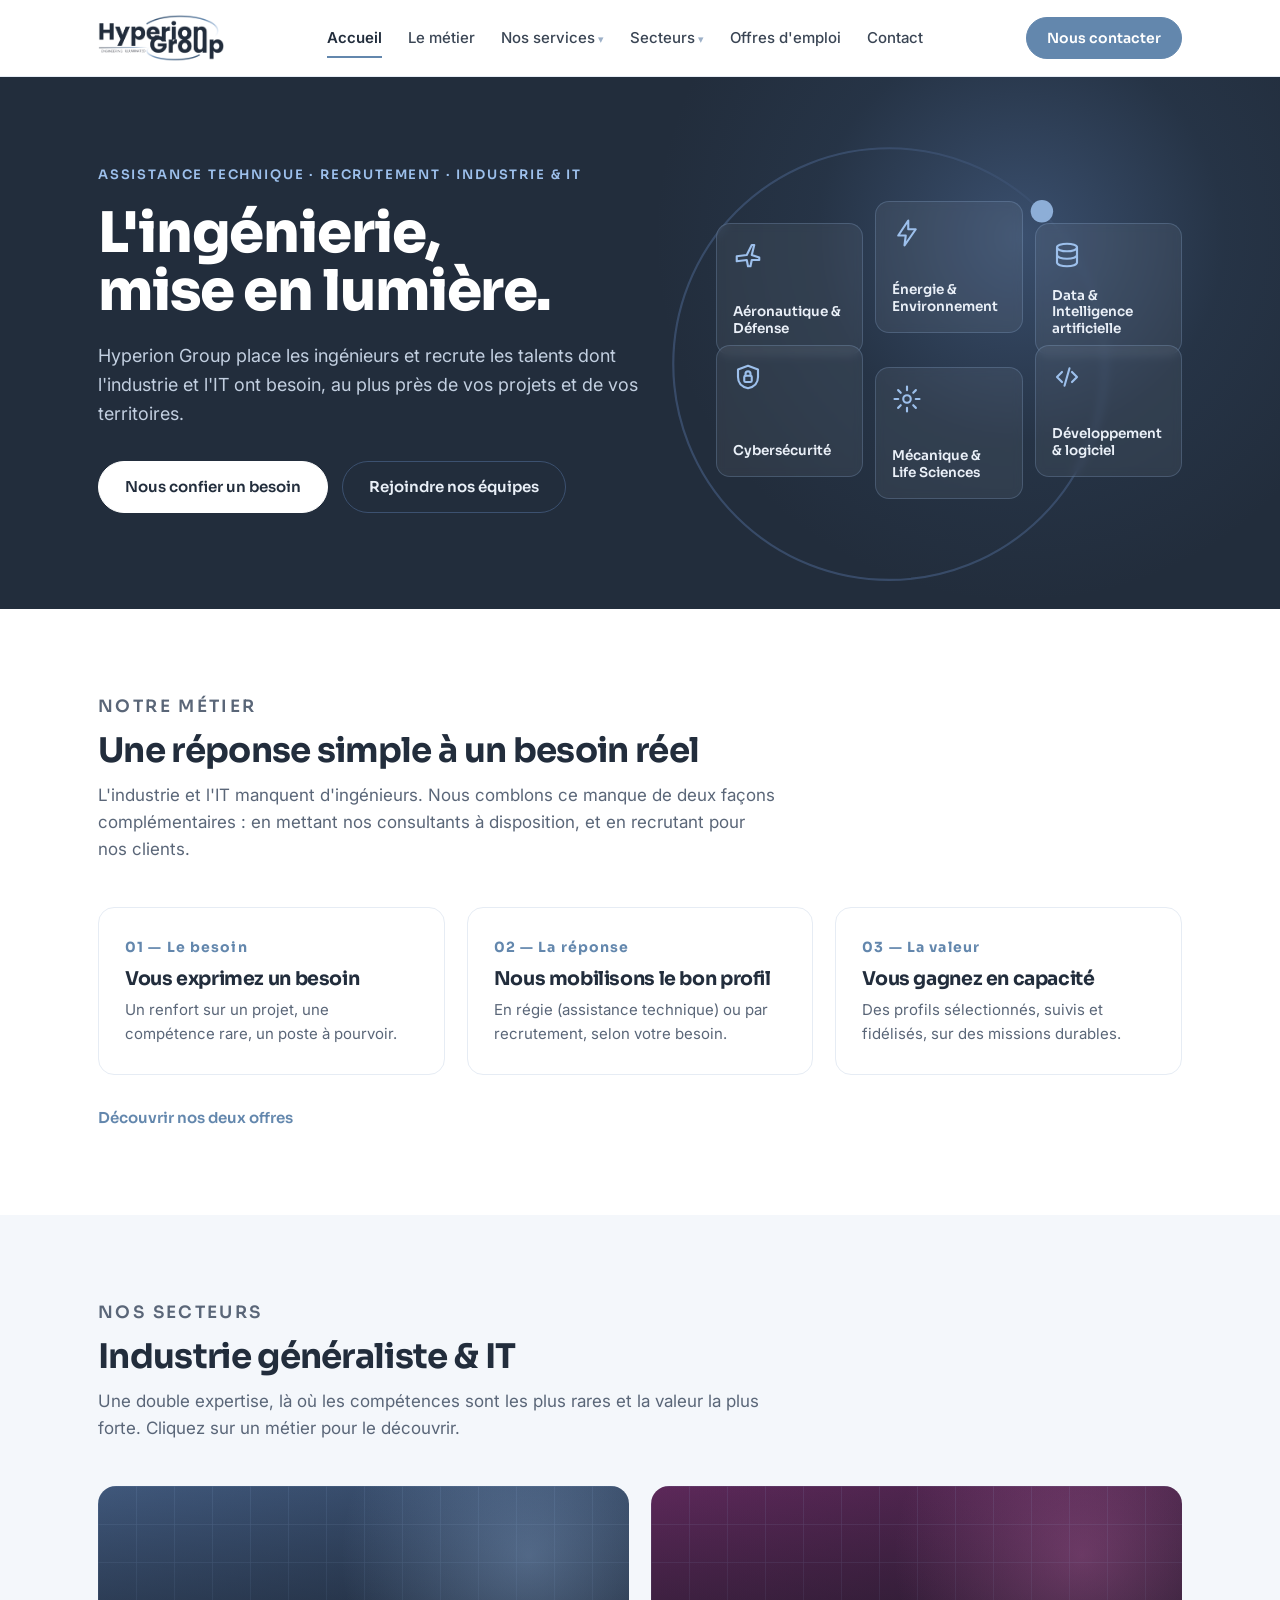
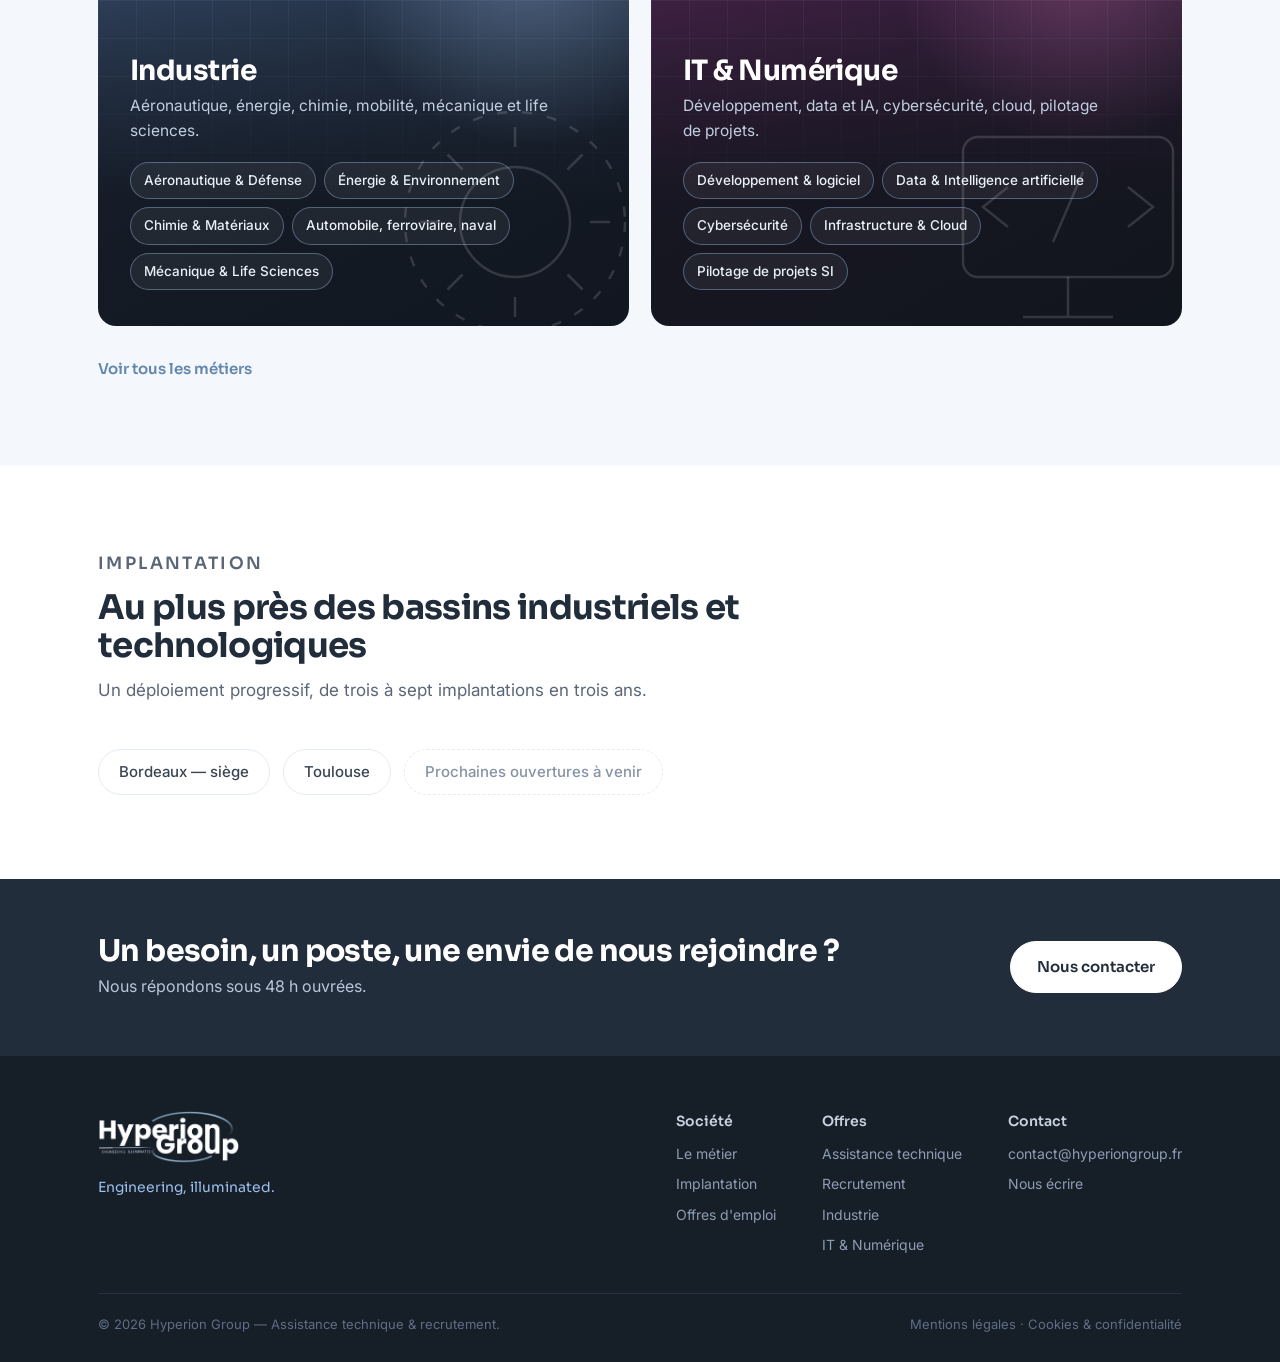
==== commit 2ff6a00c: "Retire la page Équipe, le téléphone non renseigné, refond la section Secteurs - Page équipe.html sup" ====
--- a/index.html
+++ b/index.html
@@ -41,13 +41,15 @@
 <p>Une double expertise, là où les compétences sont les plus rares et la valeur la plus forte. Cliquez sur un métier pour le découvrir.</p></div>
 <!-- Pour ajouter une photo : mettez le fichier dans assets/photos/ et renseignez --photo ci-dessous. Sans photo, le dégradé s'affiche. -->
 <div class="bands">
- <a class="band" href="secteurs.html#industrie" style="--photo:url('assets/photos/industrie.jpg')">
+ <a class="band industrie" href="secteurs.html#industrie" style="--photo:url('assets/photos/industrie.jpg')">
+  <div class="glow"></div>
   <div class="pattern"></div>
   <svg class="art" viewBox="0 0 120 120" aria-hidden="true"><circle cx="60" cy="60" r="22"/><path d="M60 22v8M60 90v8M22 60h8M90 60h8M33 33l6 6M81 81l6 6M33 87l6-6M81 39l6-6"/><circle cx="60" cy="60" r="44" stroke-dasharray="4 6"/></svg>
   <h3>Industrie</h3><p>Aéronautique, énergie, chimie, mobilité, mécanique et life sciences.</p>
   <div class="chips" data-chips="industrie"></div>
  </a>
- <a class="band" href="secteurs.html#it" style="--photo:url('assets/photos/it.jpg')">
+ <a class="band it" href="secteurs.html#it" style="--photo:url('assets/photos/it.jpg')">
+  <div class="glow"></div>
   <div class="pattern"></div>
   <svg class="art" viewBox="0 0 120 120" aria-hidden="true"><rect x="18" y="26" width="84" height="56" rx="6"/><path d="M42 98h36M60 82v16M36 46l-10 8 10 8M84 46l10 8-10 8M66 40l-12 28"/></svg>
   <h3>IT &amp; Numérique</h3><p>Développement, data et IA, cybersécurité, cloud, pilotage de projets.</p>
--- a/style.css
+++ b/style.css
@@ -90,12 +90,22 @@
 .step .n{font-family:'Sora';font-weight:700;color:var(--blue);font-size:14px;letter-spacing:.08em}
 .step h3{font-size:19px;margin:10px 0 8px}.step p{color:var(--muted);font-size:15px}
 
-/* bandes imagées (industrie / IT) */
+/* bandes (industrie / IT) — conçues pour être belles SANS photo (le site
+   n'en a pas aujourd'hui) : un dégradé de marque distinct par secteur plutôt
+   que le gris-marine quasi plat d'origine, un glow radial (même motif que
+   le hero/phead) et l'icône du secteur agrandie en filigrane. Le mécanisme
+   --photo reste actif : une vraie photo ajoutée plus tard se superpose
+   toujours par-dessus via la variable, sans rien changer ici. */
 .bands{display:grid;grid-template-columns:1fr 1fr;gap:22px}
 .band{position:relative;border-radius:var(--r);overflow:hidden;min-height:440px;padding:36px 32px;display:flex;flex-direction:column;justify-content:flex-end;color:#fff;
-  background-image:linear-gradient(180deg,rgba(34,45,60,.25) 0%,rgba(34,45,60,.92) 70%),var(--photo),linear-gradient(135deg,#2C3B52,#222D3C);background-size:cover;background-position:center}
+  background-image:linear-gradient(180deg,rgba(22,30,40,.2) 0%,rgba(16,21,29,.88) 72%),var(--photo),linear-gradient(150deg,var(--band-a),var(--band-b) 100%);background-size:cover;background-position:center}
+.band.industrie{--band-a:#4A6690;--band-b:#1A2434}
+.band.it{--band-a:#6E2B66;--band-b:#1C1522}
+.band .glow{position:absolute;top:-120px;right:-90px;width:380px;height:380px;border-radius:50%;background:radial-gradient(circle,var(--glow-c),transparent 70%);pointer-events:none}
+.band.industrie .glow{--glow-c:rgba(157,192,236,.35)}
+.band.it .glow{--glow-c:rgba(225,120,195,.3)}
 .band .pattern{position:absolute;inset:0;opacity:.18;background-image:linear-gradient(rgba(157,192,236,.6) 1px,transparent 1px),linear-gradient(90deg,rgba(157,192,236,.6) 1px,transparent 1px);background-size:38px 38px;mask-image:linear-gradient(180deg,#000 0,transparent 75%);-webkit-mask-image:linear-gradient(180deg,#000 0,transparent 75%)}
-.band .art{position:absolute;top:26px;right:26px;width:120px;height:120px;stroke:var(--sky);fill:none;stroke-width:1.2;opacity:.9}
+.band .art{position:absolute;bottom:-46px;right:-36px;width:300px;height:300px;stroke:rgba(255,255,255,.14);fill:none;stroke-width:1;opacity:1;pointer-events:none}
 .band>*{position:relative}
 .band h3{color:#fff;font-size:28px;margin-bottom:8px}
 .band p{color:#C2CFE0;font-size:15.5px;max-width:420px;margin-bottom:18px}
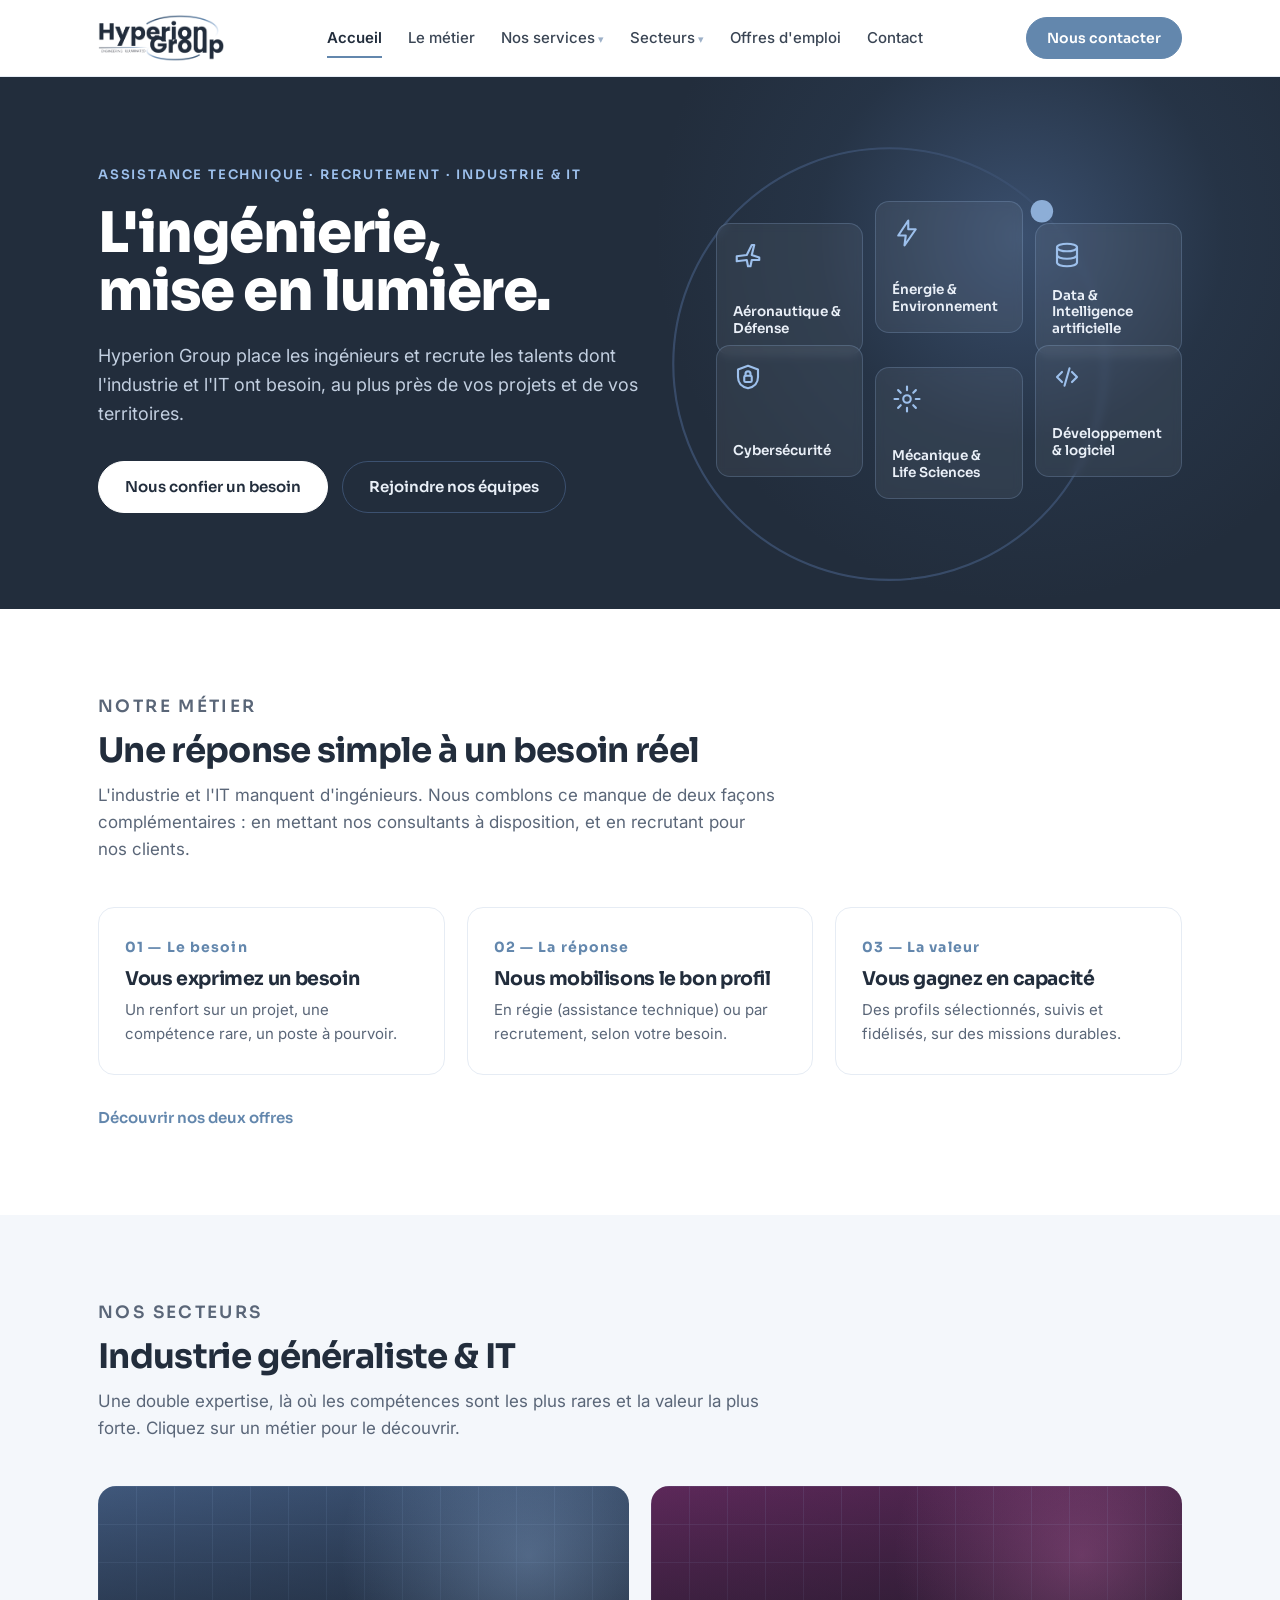
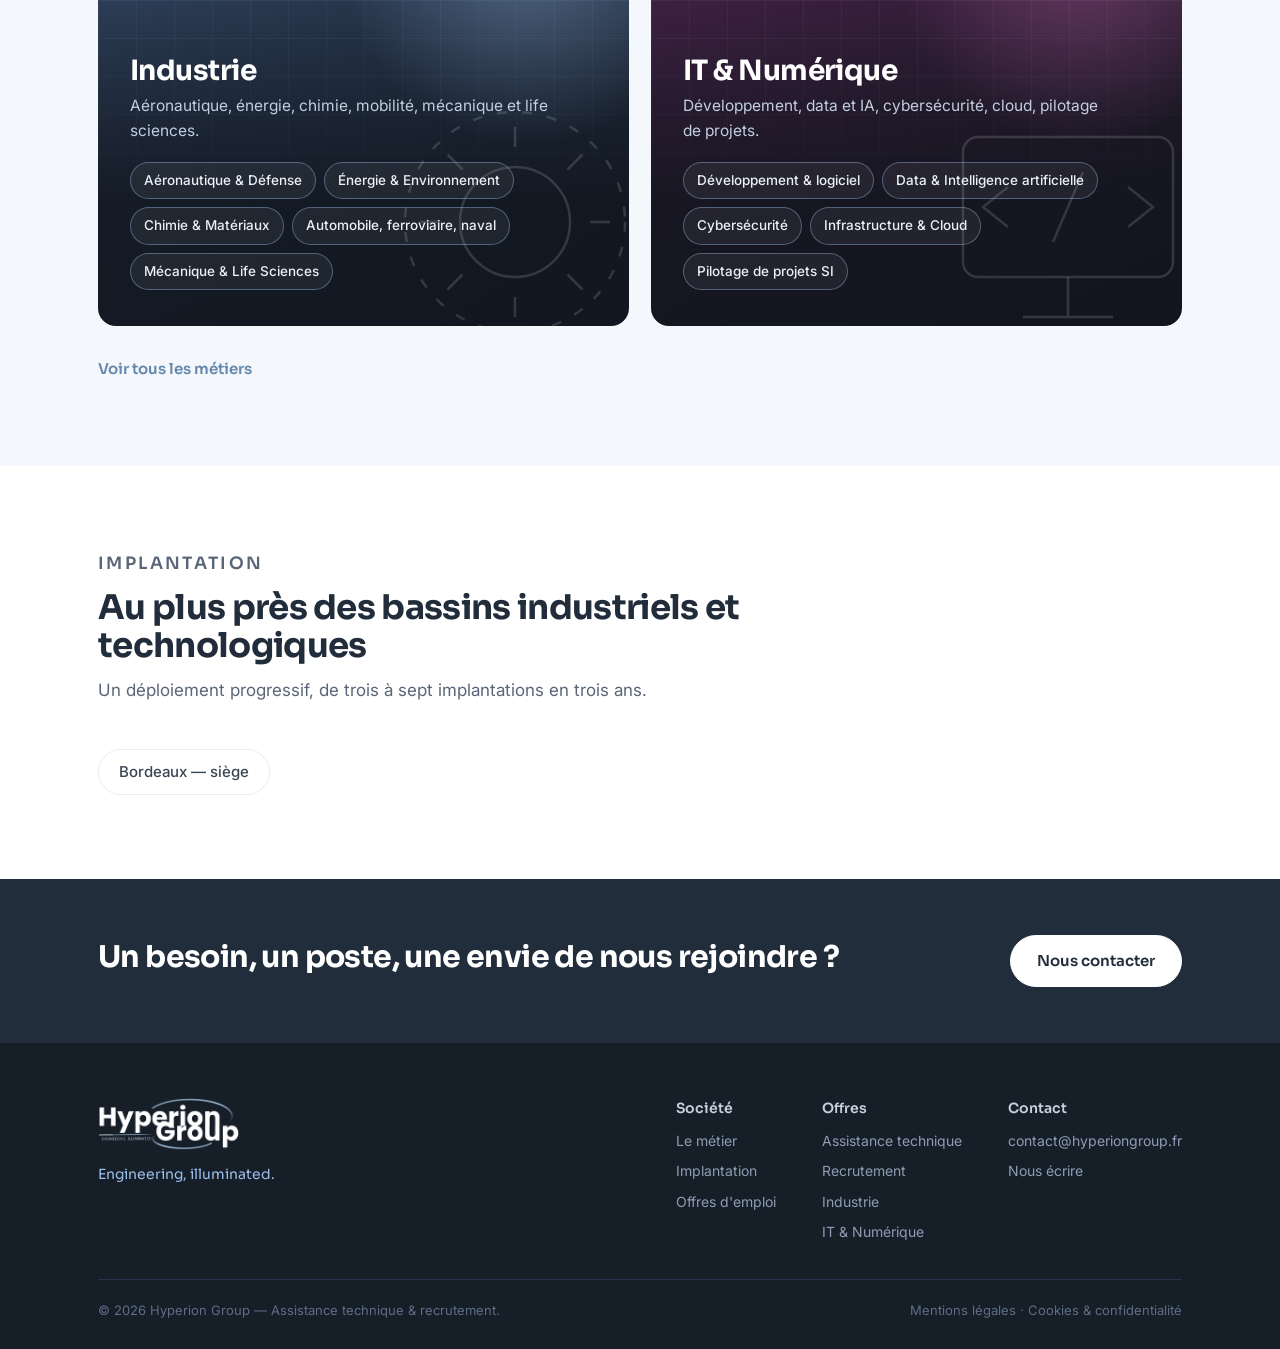
==== commit b5eb4200: "Corrige le chevauchement du hero mobile/tablette, les bandeaux secteurs, et nettoie le contenu - Her" ====
--- a/index.html
+++ b/index.html
@@ -1,6 +1,6 @@
 <!DOCTYPE html><html lang="fr"><head>
 <title>Hyperion Group — Assistance technique &amp; recrutement, industrie et IT</title>
-<meta name="description" content="Hyperion Group place des ingénieurs en assistance technique et recrute les talents rares de l'industrie et de l'IT. Bordeaux, Toulouse.">
+<meta name="description" content="Hyperion Group place des ingénieurs en assistance technique et recrute les talents rares de l'industrie et de l'IT. Bordeaux.">
 <meta charset="UTF-8"><meta name="viewport" content="width=device-width,initial-scale=1.0">
 <link rel="preconnect" href="https://fonts.googleapis.com"><link rel="preconnect" href="https://fonts.gstatic.com" crossorigin>
 <link href="https://fonts.googleapis.com/css2?family=Sora:wght@400;500;600;700;800&family=Inter:wght@400;500;600&display=swap" rel="stylesheet">
@@ -62,11 +62,11 @@
 <section class="section" id="implantation"><div class="wrap">
 <div class="shead"><p class="eyebrow">Implantation</p><h2>Au plus près des bassins industriels et technologiques</h2>
 <p>Un déploiement progressif, de trois à sept implantations en trois ans.</p></div>
-<div class="cities"><span class="city">Bordeaux — siège</span><span class="city">Toulouse</span><span class="city soon">Prochaines ouvertures à venir</span></div>
+<div class="cities"><span class="city">Bordeaux — siège</span></div>
 </div></section>
 
 <section class="cta-band"><div class="wrap">
- <div><h2>Un besoin, un poste, une envie de nous rejoindre ?</h2><p>Nous répondons sous 48 h ouvrées.</p></div>
+ <div><h2>Un besoin, un poste, une envie de nous rejoindre ?</h2></div>
  <a class="btn light" href="contact.html">Nous contacter</a>
 </div></section>
 
--- a/style.css
+++ b/style.css
@@ -98,9 +98,10 @@
    toujours par-dessus via la variable, sans rien changer ici. */
 .bands{display:grid;grid-template-columns:1fr 1fr;gap:22px}
 .band{position:relative;border-radius:var(--r);overflow:hidden;min-height:440px;padding:36px 32px;display:flex;flex-direction:column;justify-content:flex-end;color:#fff;
+  --band-a:#3C5170;--band-b:#1A2434;--glow-c:rgba(157,192,236,.3);
   background-image:linear-gradient(180deg,rgba(22,30,40,.2) 0%,rgba(16,21,29,.88) 72%),var(--photo),linear-gradient(150deg,var(--band-a),var(--band-b) 100%);background-size:cover;background-position:center}
-.band.industrie{--band-a:#4A6690;--band-b:#1A2434}
-.band.it{--band-a:#6E2B66;--band-b:#1C1522}
+.band.industrie{--band-a:#4A6690;--band-b:#1A2434;--glow-c:rgba(157,192,236,.3)}
+.band.it{--band-a:#6E2B66;--band-b:#1C1522;--glow-c:rgba(225,120,195,.25)}
 .band .glow{position:absolute;top:-120px;right:-90px;width:380px;height:380px;border-radius:50%;background:radial-gradient(circle,var(--glow-c),transparent 70%);pointer-events:none}
 .band.industrie .glow{--glow-c:rgba(157,192,236,.35)}
 .band.it .glow{--glow-c:rgba(225,120,195,.3)}
@@ -228,7 +229,9 @@
 /* ---------- RESPONSIVE ---------- */
 @media(max-width:960px){
  .hero .wrap{grid-template-columns:1fr;padding:64px 28px 72px}
- .mosaic{max-width:520px}
+ .mosaic{max-width:520px;grid-template-columns:1fr 1fr}
+ .tile:nth-child(n){transform:none}
+ .mosaic .orbit{display:none}
  .steps,.how{grid-template-columns:1fr 1fr}
 }
 @media(max-width:880px){
@@ -251,9 +254,6 @@
 }
 @media(max-width:560px){
  .steps,.how{grid-template-columns:1fr}
- .mosaic{grid-template-columns:1fr 1fr}
- .tile:nth-child(n){transform:none}
- .mosaic .orbit{display:none}
 }
 @media(prefers-reduced-motion:no-preference){
  .hero-inner{opacity:0;transform:translateY(14px);animation:fu .7s ease forwards}
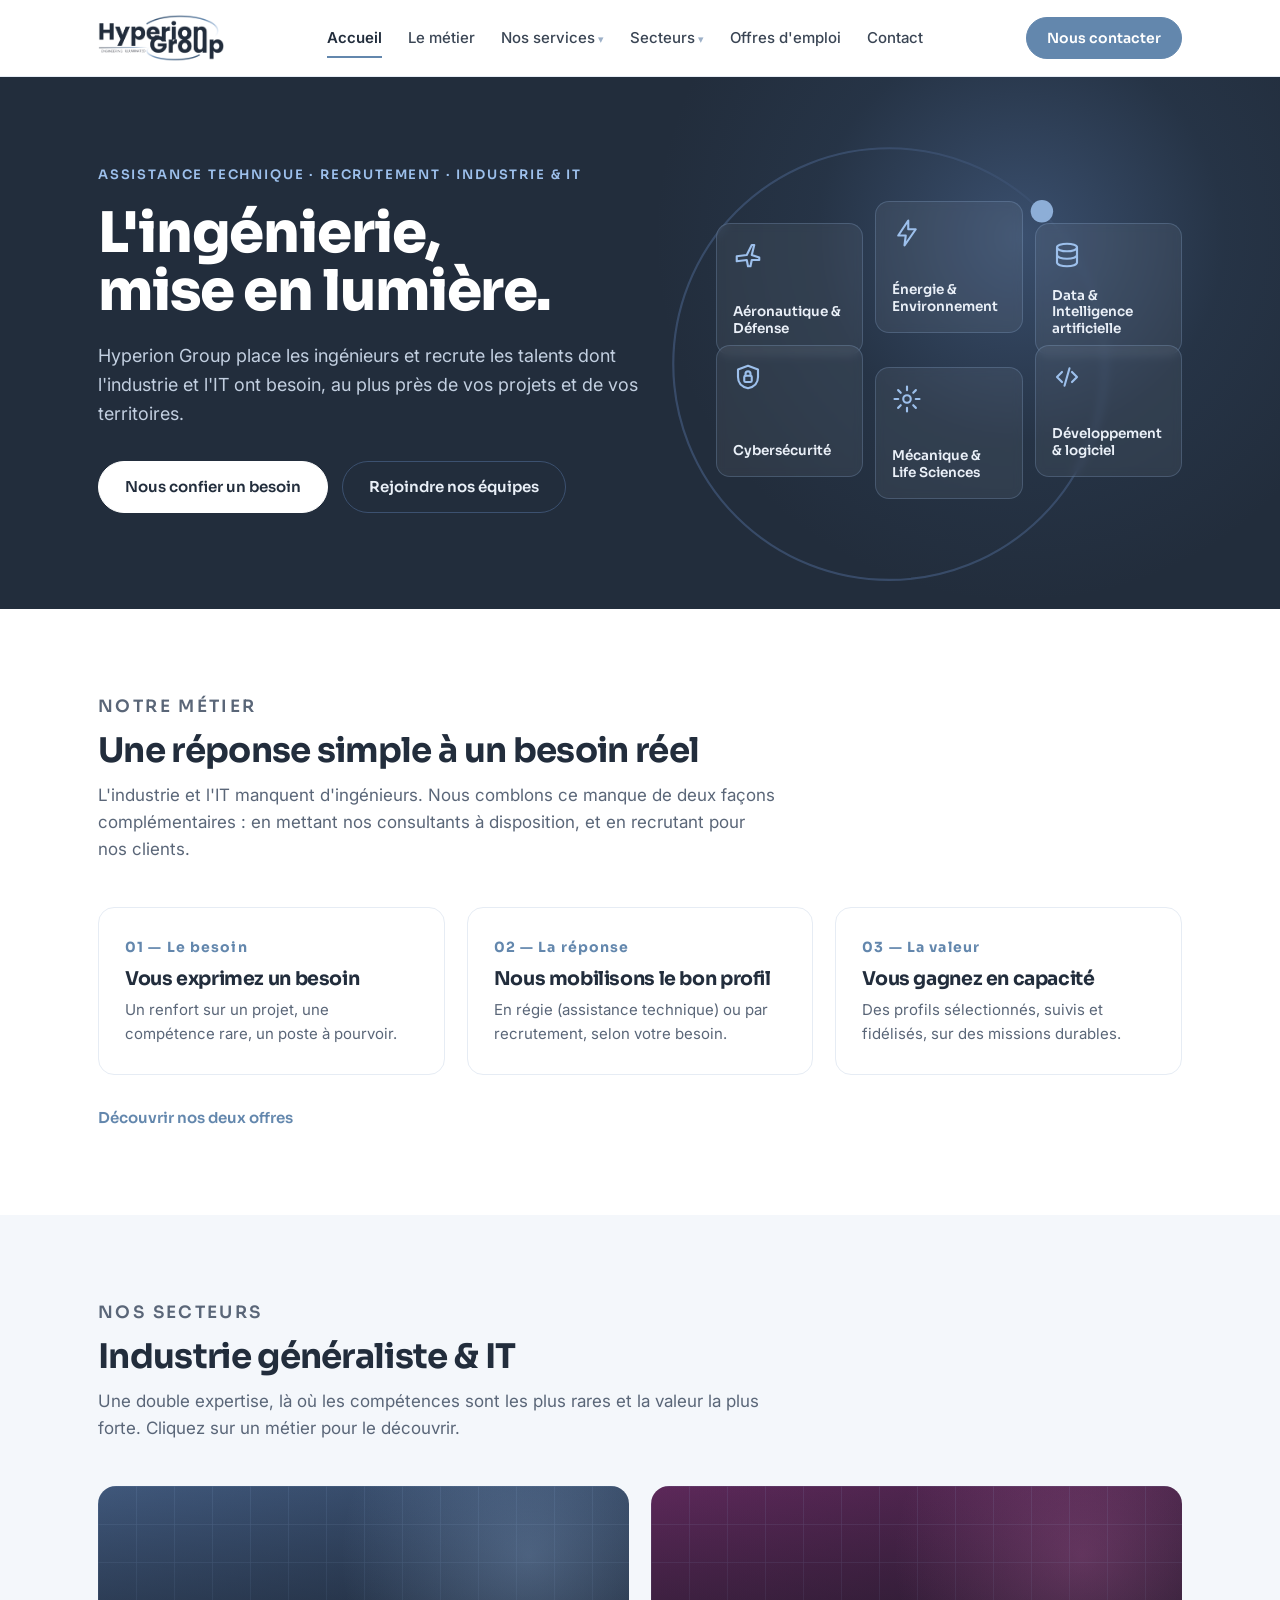
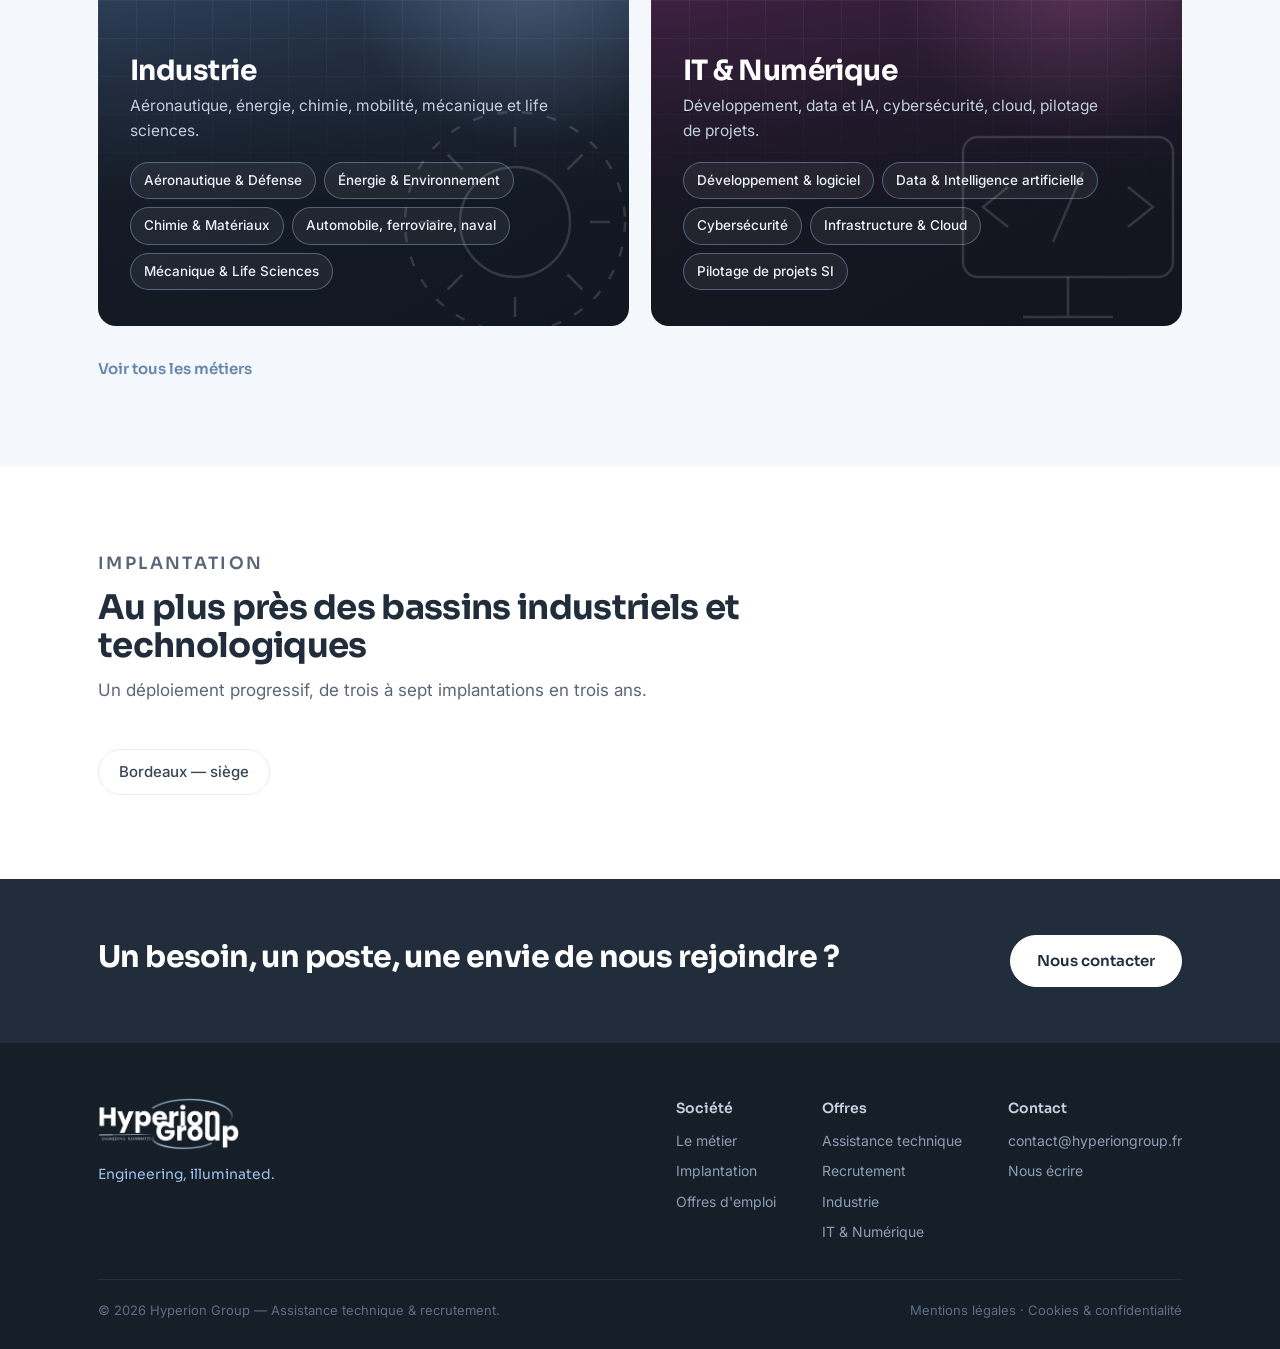
==== commit 38ac1160: "fix: bandes secteurs illisibles en production (quotes imbriquées dans style) Netlify minifie le HTML" ====
--- a/index.html
+++ b/index.html
@@ -41,14 +41,14 @@
 <p>Une double expertise, là où les compétences sont les plus rares et la valeur la plus forte. Cliquez sur un métier pour le découvrir.</p></div>
 <!-- Pour ajouter une photo : mettez le fichier dans assets/photos/ et renseignez --photo ci-dessous. Sans photo, le dégradé s'affiche. -->
 <div class="bands">
- <a class="band industrie" href="secteurs.html#industrie" style="--photo:url('assets/photos/industrie.jpg')">
+ <a class="band industrie" href="secteurs.html#industrie" style="--photo:url(assets/photos/industrie.jpg)">
   <div class="glow"></div>
   <div class="pattern"></div>
   <svg class="art" viewBox="0 0 120 120" aria-hidden="true"><circle cx="60" cy="60" r="22"/><path d="M60 22v8M60 90v8M22 60h8M90 60h8M33 33l6 6M81 81l6 6M33 87l6-6M81 39l6-6"/><circle cx="60" cy="60" r="44" stroke-dasharray="4 6"/></svg>
   <h3>Industrie</h3><p>Aéronautique, énergie, chimie, mobilité, mécanique et life sciences.</p>
   <div class="chips" data-chips="industrie"></div>
  </a>
- <a class="band it" href="secteurs.html#it" style="--photo:url('assets/photos/it.jpg')">
+ <a class="band it" href="secteurs.html#it" style="--photo:url(assets/photos/it.jpg)">
   <div class="glow"></div>
   <div class="pattern"></div>
   <svg class="art" viewBox="0 0 120 120" aria-hidden="true"><rect x="18" y="26" width="84" height="56" rx="6"/><path d="M42 98h36M60 82v16M36 46l-10 8 10 8M84 46l10 8-10 8M66 40l-12 28"/></svg>
--- a/style.css
+++ b/style.css
@@ -103,8 +103,6 @@
 .band.industrie{--band-a:#4A6690;--band-b:#1A2434;--glow-c:rgba(157,192,236,.3)}
 .band.it{--band-a:#6E2B66;--band-b:#1C1522;--glow-c:rgba(225,120,195,.25)}
 .band .glow{position:absolute;top:-120px;right:-90px;width:380px;height:380px;border-radius:50%;background:radial-gradient(circle,var(--glow-c),transparent 70%);pointer-events:none}
-.band.industrie .glow{--glow-c:rgba(157,192,236,.35)}
-.band.it .glow{--glow-c:rgba(225,120,195,.3)}
 .band .pattern{position:absolute;inset:0;opacity:.18;background-image:linear-gradient(rgba(157,192,236,.6) 1px,transparent 1px),linear-gradient(90deg,rgba(157,192,236,.6) 1px,transparent 1px);background-size:38px 38px;mask-image:linear-gradient(180deg,#000 0,transparent 75%);-webkit-mask-image:linear-gradient(180deg,#000 0,transparent 75%)}
 .band .art{position:absolute;bottom:-46px;right:-36px;width:300px;height:300px;stroke:rgba(255,255,255,.14);fill:none;stroke-width:1;opacity:1;pointer-events:none}
 .band>*{position:relative}
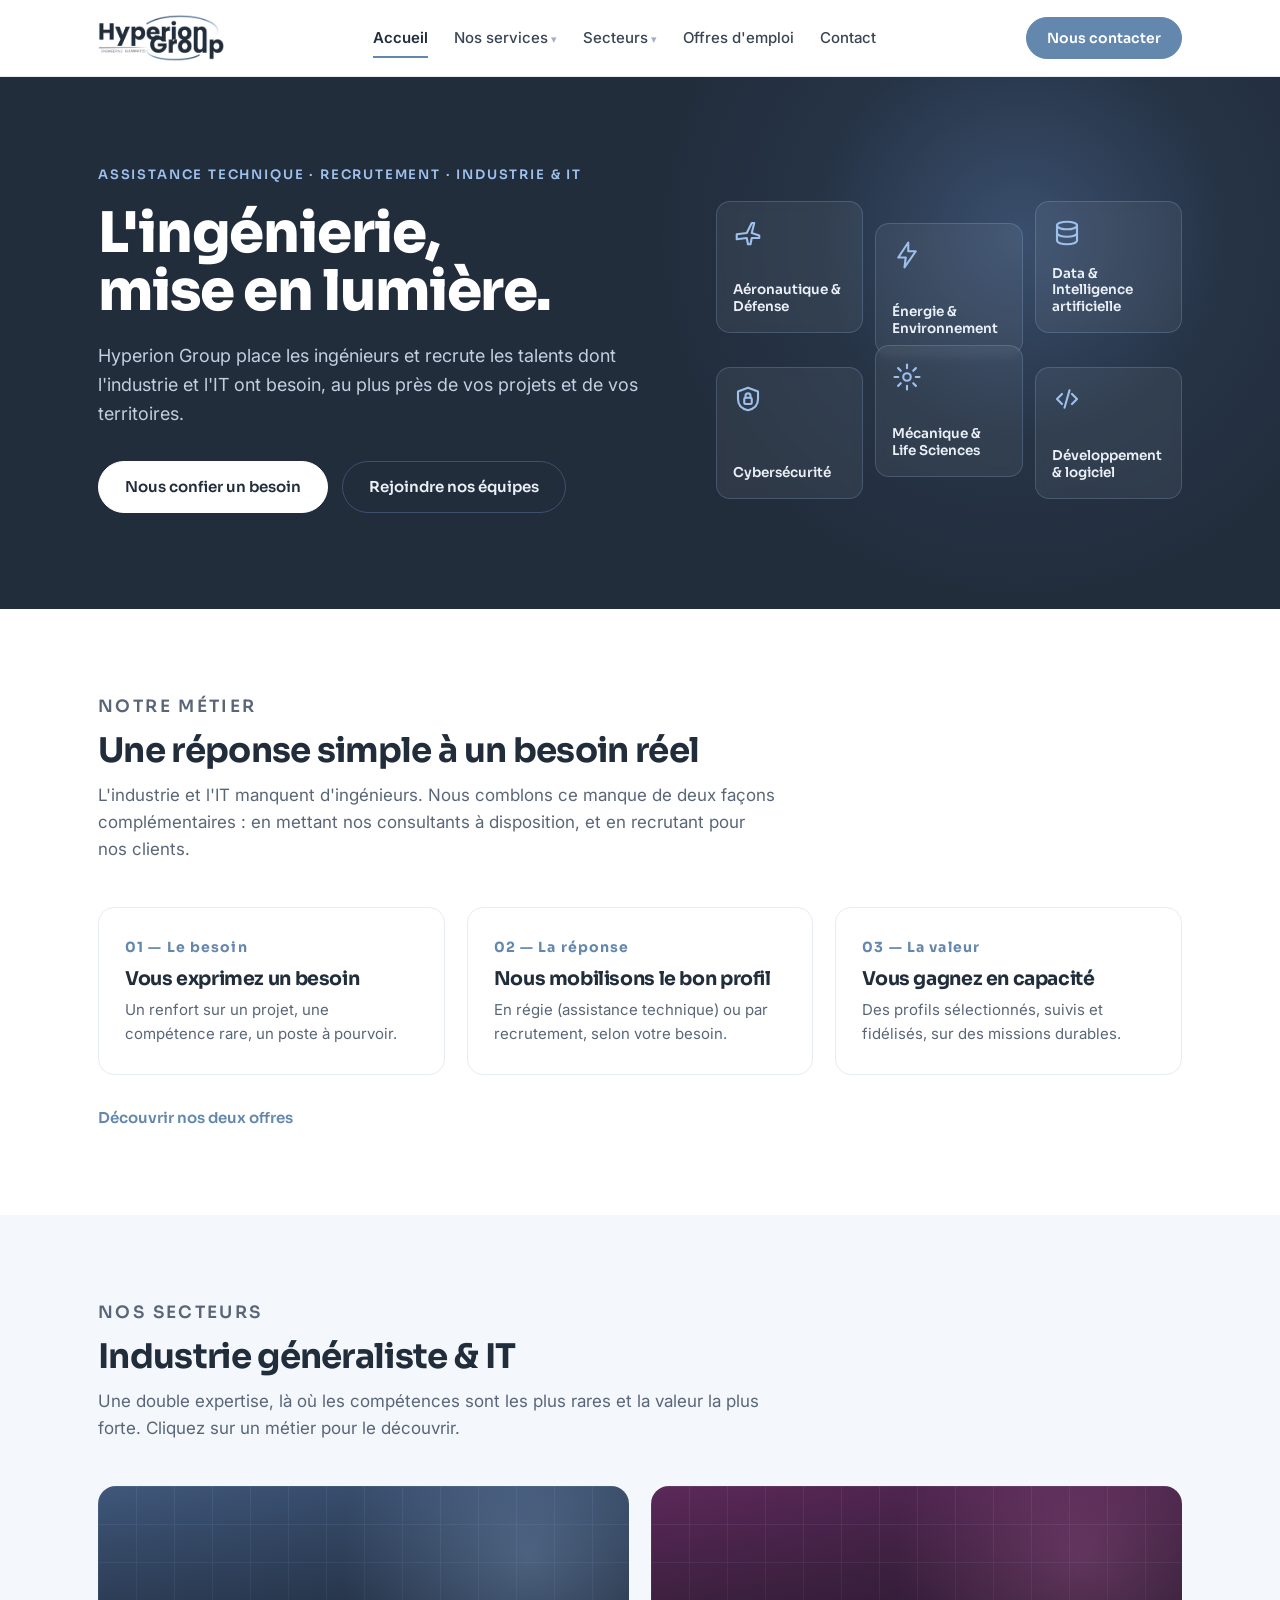
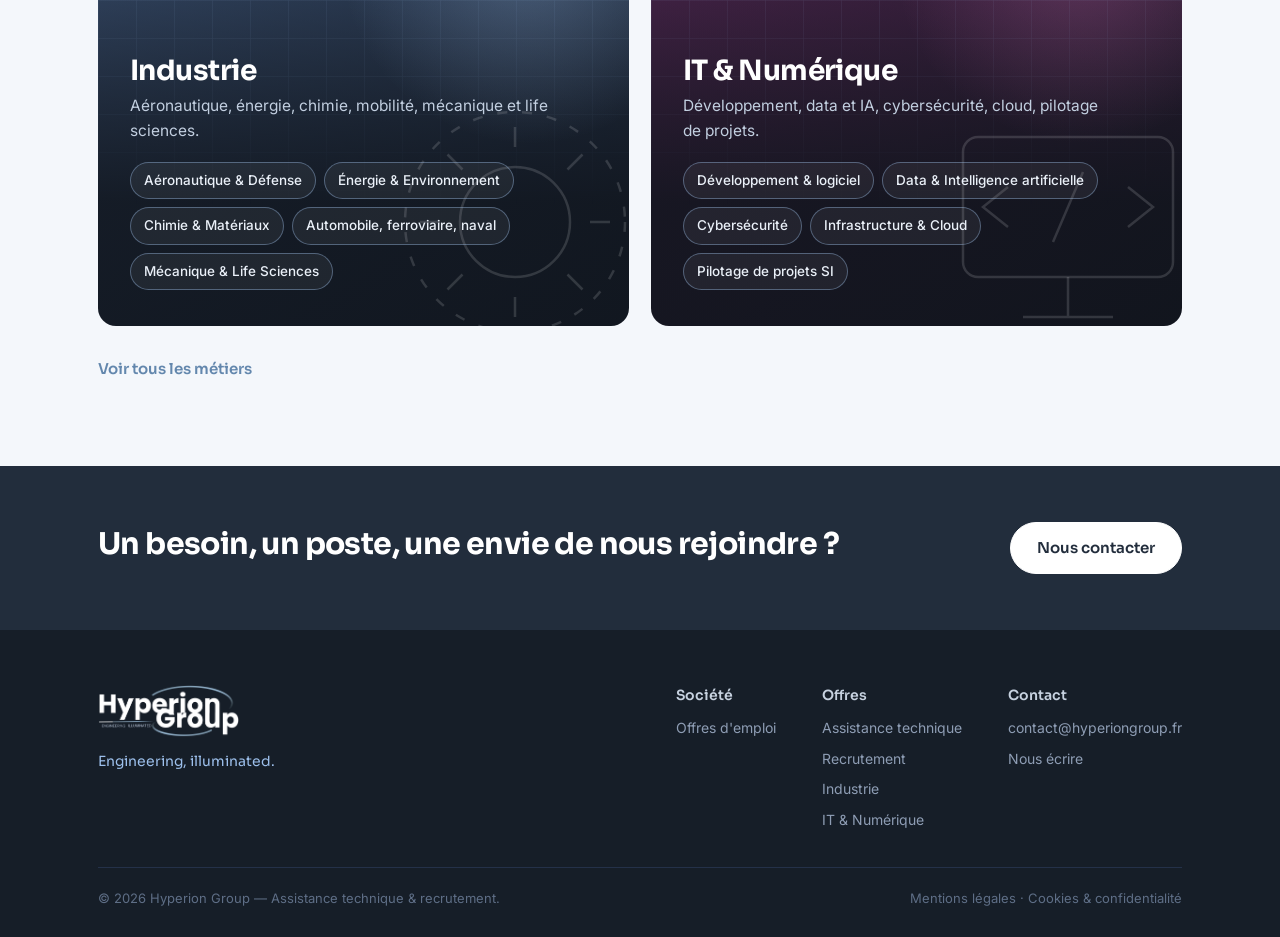
==== commit 2250315b: "refonte accueil : retrait implantation/orbit, simplification nav, texte contact - accueil : suppress" ====
--- a/index.html
+++ b/index.html
@@ -19,10 +19,7 @@
   <p class="lead">Hyperion Group place les ingénieurs et recrute les talents dont l'industrie et l'IT ont besoin, au plus près de vos projets et de vos territoires.</p>
   <div class="cta-row"><a class="btn light" href="contact.html">Nous confier un besoin</a><a class="btn ghost" href="offres-emploi.html">Rejoindre nos équipes</a></div>
  </div>
- <div class="mosaic" data-tiles="aeronautique,energie,data,cyber,mecanique,dev">
-  <svg class="orbit" viewBox="0 0 540 540" fill="none" aria-hidden="true"><circle cx="270" cy="270" r="250" stroke="url(#g)" stroke-width="2.5"/>
-  <circle class="sun" cx="447" cy="93" r="13" fill="#9DC0EC"/><defs><linearGradient id="g" x1="0" y1="0" x2="540" y2="540"><stop offset="0" stop-color="#3C5170"/><stop offset="1" stop-color="#9DC0EC"/></linearGradient></defs></svg>
- </div>
+ <div class="mosaic" data-tiles="aeronautique,energie,data,cyber,mecanique,dev"></div>
 </div></section>
 
 <section class="section" id="metier"><div class="wrap">
@@ -59,12 +56,6 @@
 <div class="linkrow"><a href="secteurs.html">Voir tous les métiers</a></div>
 </div></section>
 
-<section class="section" id="implantation"><div class="wrap">
-<div class="shead"><p class="eyebrow">Implantation</p><h2>Au plus près des bassins industriels et technologiques</h2>
-<p>Un déploiement progressif, de trois à sept implantations en trois ans.</p></div>
-<div class="cities"><span class="city">Bordeaux — siège</span></div>
-</div></section>
-
 <section class="cta-band"><div class="wrap">
  <div><h2>Un besoin, un poste, une envie de nous rejoindre ?</h2></div>
  <a class="btn light" href="contact.html">Nous contacter</a>
--- a/style.css
+++ b/style.css
@@ -56,7 +56,6 @@
 .cta-row{display:flex;gap:14px;flex-wrap:wrap}
 /* mosaïque des métiers dans le hero */
 .mosaic{position:relative;display:grid;grid-template-columns:repeat(3,1fr);gap:12px}
-.mosaic .orbit{position:absolute;inset:-70px -60px;z-index:0;opacity:.85;pointer-events:none}
 .tile{position:relative;z-index:1;display:flex;flex-direction:column;justify-content:space-between;gap:18px;min-height:132px;padding:16px;border-radius:14px;background:rgba(255,255,255,.06);border:1px solid rgba(157,192,236,.22);backdrop-filter:blur(4px);color:#EAF0F8;transition:background .2s,border-color .2s,transform .2s}
 .tile:hover{background:rgba(157,192,236,.16);border-color:var(--sky);transform:translateY(-2px)}
 .tile svg{width:30px;height:30px;stroke:var(--sky);fill:none;stroke-width:1.7;stroke-linecap:round;stroke-linejoin:round}
@@ -112,11 +111,6 @@
 .band .chips a{font-size:13.5px;font-weight:500;padding:7px 13px;border-radius:30px;border:1px solid rgba(157,192,236,.4);background:rgba(255,255,255,.06);color:#EAF0F8;transition:.2s}
 .band .chips a:hover{background:var(--sky);color:var(--navy);border-color:var(--sky)}
 
-/* implantation */
-.cities{display:flex;gap:13px;flex-wrap:wrap}
-.city{background:#fff;border:1px solid var(--line);border-radius:40px;padding:10px 20px;font-size:15px;font-weight:500;color:#3A4554}
-.city.soon{color:#8693A4;border-style:dashed}
-
 /* bande CTA */
 .cta-band{background:var(--navy);color:#fff}
 .cta-band .wrap{display:flex;justify-content:space-between;align-items:center;gap:28px;flex-wrap:wrap;padding:56px 28px}
@@ -229,7 +223,6 @@
  .hero .wrap{grid-template-columns:1fr;padding:64px 28px 72px}
  .mosaic{max-width:520px;grid-template-columns:1fr 1fr}
  .tile:nth-child(n){transform:none}
- .mosaic .orbit{display:none}
  .steps,.how{grid-template-columns:1fr 1fr}
 }
 @media(max-width:880px){
@@ -255,9 +248,7 @@
 }
 @media(prefers-reduced-motion:no-preference){
  .hero-inner{opacity:0;transform:translateY(14px);animation:fu .7s ease forwards}
- .sun{animation:pulse 3.6s ease-in-out infinite}
  dialog.mdlg[open]{animation:pop .22s ease}
  @keyframes fu{to{opacity:1;transform:none}}
- @keyframes pulse{0%,100%{opacity:.85}50%{opacity:1}}
  @keyframes pop{from{opacity:0;transform:translateY(10px)}to{opacity:1;transform:none}}
 }
